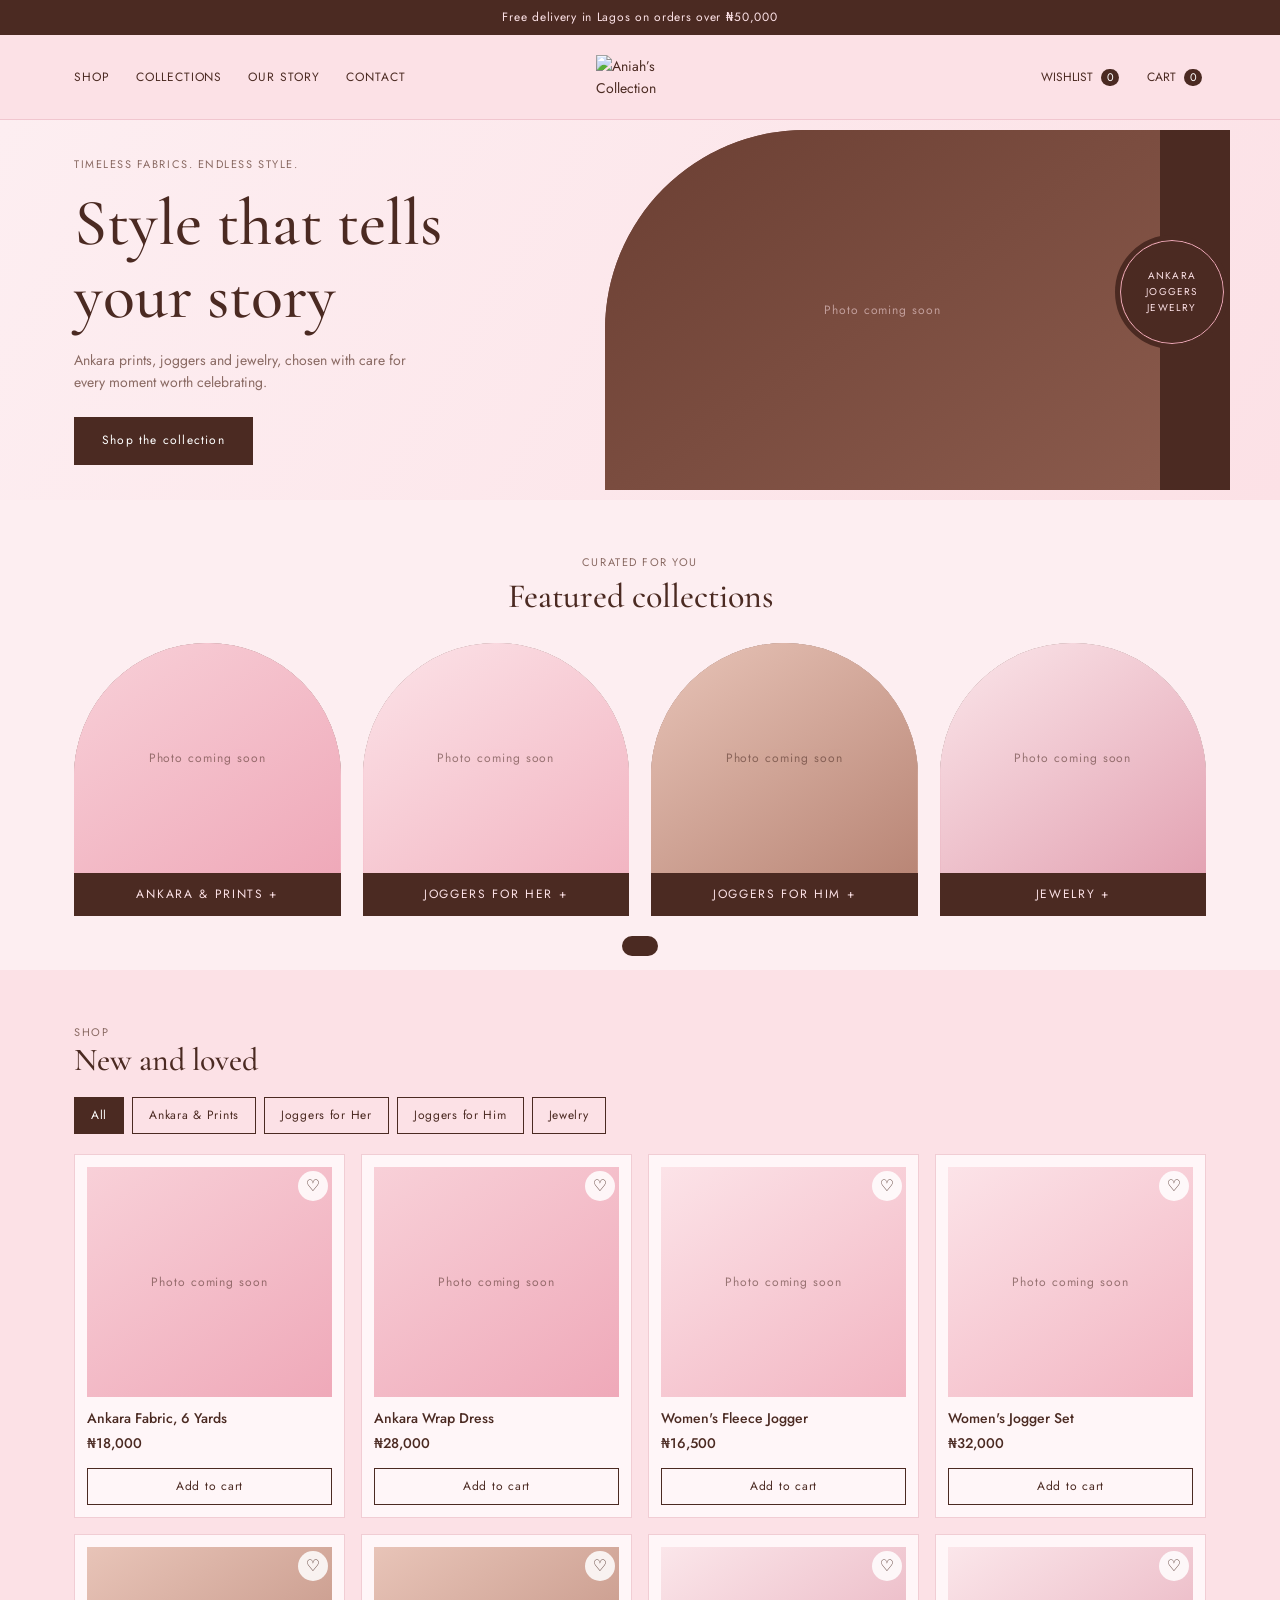
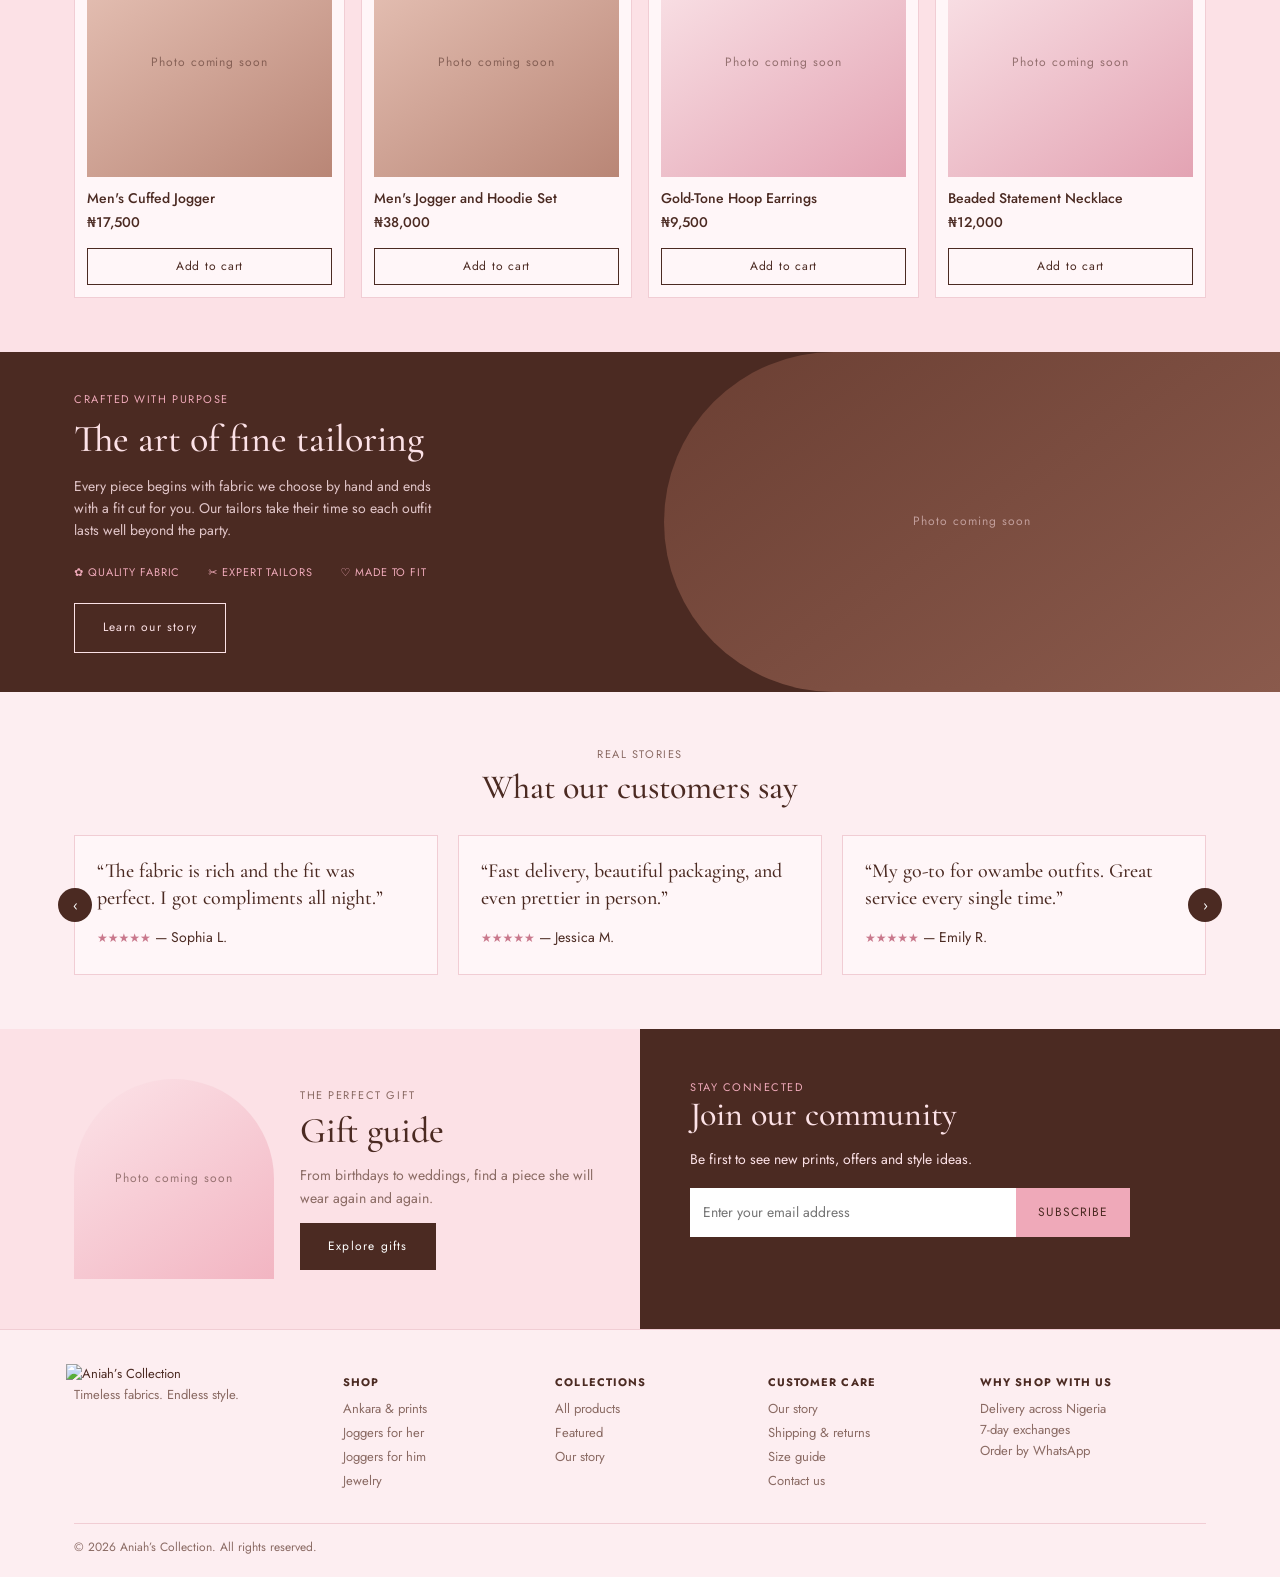
==== index.html @ d421e184 "Add files via upload" ====
<!DOCTYPE html>
<html lang="en">
<head>
<meta charset="utf-8">
<meta name="viewport" content="width=device-width, initial-scale=1, viewport-fit=cover">
<title>Aniah’s Collection | Timeless Fabrics. Endless Style.</title>
<link rel="preconnect" href="https://fonts.googleapis.com">
<link rel="preconnect" href="https://fonts.gstatic.com" crossorigin>
<link href="https://fonts.googleapis.com/css2?family=Cormorant+Garamond:wght@500;600&family=Jost:wght@400;500&display=swap" rel="stylesheet">
<link rel="stylesheet" href="style.css">
</head>
<body>
<div class="bar">Free delivery in Lagos on orders over ₦50,000</div>
<header><div class="wrap nav">
<nav aria-label="Main"><a href="#shop" data-cat="all">SHOP</a><a href="#collections">COLLECTIONS</a><a href="#story">OUR STORY</a><a href="#community">CONTACT</a></nav>
<a class="logo-wrap" href="#top" aria-label="Aniah’s Collection home"><img class="logo" src="images/logo.png" alt="Aniah’s Collection"></a>
<div class="tools"><button id="wishBtn">WISHLIST <span class="cnt" id="wc">0</span></button><button id="cartBtn" aria-label="Open cart">CART <span class="cnt" id="cc">0</span></button></div>
</div></header>

<main id="top">
<section class="hero" id="new" style="padding:0"><div class="wrap">
<div><div class="kick">TIMELESS FABRICS. ENDLESS STYLE.</div>
<h1>Style that tells your story</h1>
<p>Ankara prints, joggers and jewelry, chosen with care for every moment worth celebrating.</p>
<p style="margin:0 0 24px"></p><a class="btn" href="#shop">Shop the collection</a></div>
<div class="art"><div class="slot s1" data-slot="hero"></div><div class="pan"></div><div class="badge">ANKARA<br>JOGGERS<br>JEWELRY</div></div>
</div></section>

<section id="collections"><div class="wrap">
<div class="head"><div class="kick">CURATED FOR YOU</div><h2>Featured collections</h2></div>
<div class="cols">
<div class="col"><div class="slot s1" data-slot="c1"></div><a href="#shop" data-cat="ankara">ANKARA &amp; PRINTS +</a></div>
<div class="col"><div class="slot s2" data-slot="c2"></div><a href="#shop" data-cat="joggers-women">JOGGERS FOR HER +</a></div>
<div class="col"><div class="slot s3" data-slot="c3"></div><a href="#shop" data-cat="joggers-men">JOGGERS FOR HIM +</a></div>
<div class="col"><div class="slot s4" data-slot="c4"></div><a href="#shop" data-cat="jewelry">JEWELRY +</a></div>
</div></div></section>

<section class="prods" id="shop"><div class="wrap">
<div class="row"><div><div class="kick">SHOP</div><h2>New and loved</h2></div></div>
<div class="tabs" id="tabs" role="group" aria-label="Filter by category"></div>
<div class="grid" id="grid"></div>
</div></section>

<section class="craft" id="story"><div class="wrap">
<div><div class="kick" style="color:var(--pink)">CRAFTED WITH PURPOSE</div>
<h2>The art of fine tailoring</h2>
<p>Every piece begins with fabric we choose by hand and ends with a fit cut for you. Our tailors take their time so each outfit lasts well beyond the party.</p>
<div class="icons"><span>✿ QUALITY FABRIC</span><span>✂ EXPERT TAILORS</span><span>♡ MADE TO FIT</span></div>
<a class="btn line" href="#story">Learn our story</a></div>
<div class="slot s3" data-slot="craft"></div>
</div></section>

<section><div class="wrap">
<div class="head"><div class="kick">REAL STORIES</div><h2>What our customers say</h2></div>
<div class="slider"><button class="arr l" id="tp" aria-label="Previous">‹</button>
<div class="track" id="track">
<div class="t"><q>“The fabric is rich and the fit was perfect. I got compliments all night.”</q><span class="stars">★★★★★</span> — Sophia L.</div>
<div class="t"><q>“Fast delivery, beautiful packaging, and even prettier in person.”</q><span class="stars">★★★★★</span> — Jessica M.</div>
<div class="t"><q>“My go-to for owambe outfits. Great service every single time.”</q><span class="stars">★★★★★</span> — Emily R.</div>
<div class="t"><q>“They matched my fabric to the exact style I sketched. Love it.”</q><span class="stars">★★★★★</span> — Adaeze O.</div>
<div class="t"><q>“Ordered for my bridal party and every dress arrived on time.”</q><span class="stars">★★★★★</span> — Funke A.</div>
</div><button class="arr r" id="tn" aria-label="Next">›</button></div>
</div></section>

<section class="split" style="padding:0">
<div class="gift"><div class="slot s2" data-slot="gift"></div><div><div class="kick">THE PERFECT GIFT</div><h2>Gift guide</h2><p style="color:var(--mute)">From birthdays to weddings, find a piece she will wear again and again.</p><a class="btn" href="#shop">Explore gifts</a></div></div>
<div class="news" id="community"><div class="kick" style="color:var(--pink)">STAY CONNECTED</div><h2>Join our community</h2><p>Be first to see new prints, offers and style ideas.</p>
<form id="nf"><input type="email" id="em" placeholder="Enter your email address" aria-label="Email address" required><button>SUBSCRIBE</button></form><div class="msg" id="msg" role="status"></div></div>
</section>
</main>

<footer><div class="wrap">
<div class="fgrid">
<div><img class="logo" src="images/logo.png" alt="Aniah’s Collection" style="width:120px;margin:-10px 0 0 -8px"><div style="color:var(--mute)">Timeless fabrics. Endless style.</div></div>
<div><b>SHOP</b><a href="#shop" data-cat="ankara">Ankara &amp; prints</a><a href="#shop" data-cat="joggers-women">Joggers for her</a><a href="#shop" data-cat="joggers-men">Joggers for him</a><a href="#shop" data-cat="jewelry">Jewelry</a></div>
<div><b>COLLECTIONS</b><a href="#shop" data-cat="all">All products</a><a href="#collections">Featured</a><a href="#story">Our story</a></div>
<div><b>CUSTOMER CARE</b><a href="#story">Our story</a><a href="#top">Shipping &amp; returns</a><a href="#top">Size guide</a><a href="#top">Contact us</a></div>
<div><b>WHY SHOP WITH US</b><div style="color:var(--mute)">Delivery across Nigeria<br>7-day exchanges<br>Order by WhatsApp</div></div>
</div>
<div class="copy"><span>© 2026 Aniah’s Collection. All rights reserved.</span></div>
</div></footer>

<div class="shade" id="shade"></div>
<aside class="drawer" id="drawer" aria-label="Shopping cart">
<div class="top"><h2 id="dt">Your cart</h2><button class="x" id="close" aria-label="Close cart">×</button></div>
<div class="items" id="items"></div>
<div class="tot"><span>Total</span><b id="total">₦0</b></div>
<button class="btn" id="checkout">Checkout</button>
</aside>
<div class="toast" id="toast" role="status"></div>
<input type="file" id="file" accept="image/*" hidden>
<div class="modal" id="co" role="dialog" aria-modal="true" aria-label="Checkout"><div class="mbox">
<button class="x" id="coX" aria-label="Close checkout">×</button>
<ol class="steps"><li id="s1" class="on">Delivery details</li><li id="s2">Pay by transfer</li><li id="s3">Confirmation</li></ol>
<form id="f1" class="pane"><h2>Where should we deliver?</h2>
<label>Full name<input name="name" required autocomplete="name"></label>
<label>Phone / WhatsApp number<input name="phone" type="tel" required autocomplete="tel"></label>
<label>Delivery address<input name="address" required autocomplete="street-address"></label>
<div class="two"><label>City<input name="city" required></label><label>State<input name="state" required></label></div>
<label>Notes (optional)<input name="notes" placeholder="Landmark, size, preferred delivery time"></label>
<button class="btn">Continue to payment</button></form>
<div id="f2" class="pane" hidden><h2>Pay by bank transfer</h2>
<div class="box" id="sum"></div>
<p class="hint">Transfer the exact total to this account, using the narration below.</p>
<div class="box" id="bank"></div>
<p><b>Upload your proof of payment</b></p>
<label class="file">Choose screenshot or receipt<input type="file" id="proofIn" accept="image/*" hidden></label> <span id="pfn" class="hint">No file chosen</span>
<p class="hint" id="sendHint"></p>
<button class="btn" id="send" disabled>Send order and proof</button> <button class="btn line" id="back" type="button">Back</button></div>
<div id="f3" class="pane" hidden><div id="done"></div></div>
</div></div>
<aside class="adm" id="adm" hidden><div class="ah"><b>Owner panel</b><button class="x" id="admX" aria-label="Close owner panel">×</button></div>
<form id="pin"><input type="password" id="pinIn" placeholder="Owner PIN" autocomplete="off"><button class="btn">Unlock</button></form>
<div id="tools" hidden>
<form id="pf"><input id="pn" placeholder="Product name" required><input id="pp" type="number" min="0" placeholder="Price in ₦" required><select id="pc" aria-label="Category"></select>
<label class="file">Choose photo<input type="file" id="pi" accept="image/*" hidden></label><span id="pname" class="hint"></span><button class="btn">Save product</button></form>
<p class="hint">Use Upload photo on the big images, and Edit or Delete on product cards. When done, click Publish to website so everyone can see your changes.</p>
<b>Publish to your website</b>
<form id="gh" onsubmit="return false"><input id="ghu" placeholder="GitHub username"><input id="ghr" placeholder="Repository name"><input id="ghb" placeholder="Branch (usually main)"><input id="ght" type="password" placeholder="GitHub token" autocomplete="off"></form>
<button class="btn" id="pub" type="button">Publish to website</button><p class="hint" id="pubmsg" role="status"></p>
<button class="btn line" id="exp" type="button">Download products.js (backup)</button> <button class="btn line" id="rst" type="button">Discard changes</button></div></aside>

<script src="config.js"></script>
<script src="products.js"></script>
<script src="script.js"></script>
</body>
</html>
---- style.css ----
/* BRAND COLOURS — change these 5 lines to re-colour the whole site */
:root{--bg:#FCE1E6;--soft:#FDEEF1;--card:#FFF6F8;--pink:#EFA9B9;--brown:#4B2A22;--ink:#4B2A22;--mute:#8A6A63;
color-scheme:light;box-sizing:border-box;padding-top:env(safe-area-inset-top,0px);padding-bottom:env(safe-area-inset-bottom,0px)}
html{scroll-padding-top:env(safe-area-inset-top,0px);scroll-behavior:smooth}
*,*::before,*::after{box-sizing:inherit}
body{margin:0;background:var(--soft);color:var(--ink);font:400 14px/1.6 Jost,system-ui,sans-serif}
h1,h2,h3{font-family:'Cormorant Garamond',Georgia,serif;font-weight:500;margin:0;line-height:1.1}
a{color:inherit;text-decoration:none}button{font:inherit;color:inherit;cursor:pointer}
:focus-visible{outline:2px solid var(--brown);outline-offset:2px}
.wrap{max-width:1180px;margin:0 auto;padding:0 24px}
.bar{background:var(--brown);color:var(--bg);text-align:center;font-size:12px;letter-spacing:.06em;padding:8px}
header{background:var(--bg);position:sticky;top:0;z-index:20;border-bottom:1px solid #f1c6cf}
.nav{display:grid;grid-template-columns:1fr auto 1fr;align-items:center;min-height:84px}
.nav nav{display:flex;gap:26px;font-size:12px;letter-spacing:.08em}
.logo{width:88px;height:auto;display:block}
.tools{display:flex;gap:20px;justify-content:flex-end;font-size:12px}
.tools button{background:none;border:0;padding:4px}
.cnt{display:inline-block;min-width:18px;text-align:center;background:var(--brown);color:#fff;border-radius:9px;font-size:11px;margin-left:4px}
.btn{display:inline-block;background:var(--brown);color:#fff;border:0;padding:14px 28px;font-size:12px;letter-spacing:.1em}
.btn.pink{background:var(--pink);color:var(--brown)}
.btn.line{background:none;border:1px solid currentColor;color:inherit}
/* image slots */
.slot{position:relative;overflow:hidden;background-size:cover;background-position:center;
background-image:radial-gradient(circle at 50% 50%,var(--b) 0 18%,transparent 19% 100%),radial-gradient(circle at 0 0,var(--c) 0 30%,transparent 31%),repeating-radial-gradient(circle at 100% 100%,var(--a) 0 12px,var(--b) 12px 24px);background-color:var(--a);background-size:60px 60px,60px 60px,auto}
.slot.has{background-size:cover!important}
.slot .up{position:absolute;right:10px;bottom:10px;background:rgba(255,255,255,.92);border:0;border-radius:20px;padding:6px 12px;font-size:11px;opacity:.9}
.s1{--a:#F4B9C6;--b:#4B2A22;--c:#FBE0E5}.s2{--a:#EFA9B9;--b:#FFF6F8;--c:#4B2A22}.s3{--a:#6B3F33;--b:#EFA9B9;--c:#FBE0E5}.s4{--a:#FBE0E5;--b:#C9788C;--c:#4B2A22}
/* hero */
.hero{background:linear-gradient(120deg,var(--soft),var(--bg));overflow:hidden}
.hero .wrap{display:grid;grid-template-columns:1fr 1.2fr;align-items:center;gap:30px;min-height:380px}
.kick{font-size:11px;letter-spacing:.14em;color:var(--mute)}
.hero h1{font-size:clamp(40px,6vw,66px);margin:14px 0 16px}
.hero p{max-width:340px;color:var(--mute)}
.hero .art{position:relative;height:360px;margin-right:-24px;border-radius:200px 0 0 0;overflow:hidden;display:grid;grid-template-columns:1fr 70px}
.hero .art .slot{height:100%}.hero .art .pan{background:var(--brown)}
.badge{position:absolute;right:6px;top:110px;width:104px;height:104px;border-radius:50%;background:var(--brown);color:var(--bg);display:grid;place-items:center;text-align:center;font-size:10px;letter-spacing:.12em;border:1px solid var(--pink);outline:5px solid var(--brown)}
section{padding:54px 0}
.head{text-align:center;margin-bottom:28px}.head h2{font-size:34px;margin-top:6px}
.cols{display:grid;grid-template-columns:repeat(4,1fr);gap:22px}
.col{border-radius:150px 150px 0 0;overflow:hidden;background:var(--brown)}
.col .slot{height:230px}.col a{display:block;text-align:center;color:var(--bg);padding:12px;font-size:12px;letter-spacing:.14em}
.prods{background:var(--bg)}
.row{display:flex;justify-content:space-between;align-items:end;margin-bottom:20px}.row h2{font-size:32px}
.grid{display:grid;grid-template-columns:repeat(5,1fr);gap:16px}
.p{background:var(--card);border:1px solid #f1cdd4;padding:12px;position:relative;display:flex;flex-direction:column}
.p .slot{height:170px;margin-bottom:12px}
.p h3{font:500 14px/1.3 Jost,sans-serif}.price{font-weight:500;margin:4px 0}
.stars{color:#C9788C;font-size:12px}.stars small{color:var(--mute)}
.p .add{margin-top:10px;background:none;border:1px solid var(--brown);padding:8px;font-size:12px;letter-spacing:.06em}
.p .add:hover{background:var(--brown);color:#fff}
.heart{position:absolute;right:16px;top:16px;z-index:2;background:rgba(255,255,255,.85);border:0;border-radius:50%;width:30px;height:30px;font-size:16px;line-height:1}
.heart.on{color:#d1405f}
.craft{background:var(--brown);color:var(--bg);padding:0}
.craft .wrap{display:grid;grid-template-columns:1fr 1.1fr;align-items:center;gap:30px;padding-right:0;max-width:none;padding-left:max(24px,calc((100vw - 1180px)/2 + 24px))}
.craft h2{font-size:38px;margin:10px 0 14px}.craft p{max-width:380px;opacity:.85}
.icons{display:flex;gap:28px;margin:22px 0;font-size:11px;letter-spacing:.08em;color:var(--pink)}
.craft .slot{height:100%;min-height:340px;border-radius:200px 0 0 200px}
.slider{position:relative}.track{display:flex;gap:20px;overflow:hidden;scroll-behavior:smooth}
.t{flex:0 0 calc((100% - 40px)/3);background:var(--card);border:1px solid #f1cdd4;padding:22px;min-height:140px}
.t q{display:block;font:500 20px/1.35 'Cormorant Garamond',serif;quotes:none;margin-bottom:14px}
.arr{position:absolute;top:50%;transform:translateY(-50%);background:var(--brown);color:#fff;border:0;width:34px;height:34px;border-radius:50%}
.arr.l{left:-16px}.arr.r{right:-16px}
.split{display:grid;grid-template-columns:1fr 1fr;padding:0}
.gift{background:var(--bg);padding:50px 40px 50px max(24px,calc((100vw - 1180px)/2 + 24px));display:flex;align-items:center;gap:26px}
.gift .slot{width:200px;height:200px;flex:none;border-radius:100px 100px 0 0}
.gift h2{font-size:36px;margin:6px 0 8px}
.news{background:var(--brown);color:var(--bg);padding:50px max(24px,calc((100vw - 1180px)/2 + 24px)) 50px 50px}
.news h2{font-size:34px;margin-bottom:8px}
.news form{display:flex;margin:18px 0 10px;max-width:440px}
.news input{flex:1;min-width:0;border:0;padding:13px;font:inherit}
.news button{border:0;background:var(--pink);color:var(--brown);padding:0 22px;letter-spacing:.08em;font-size:12px}
.msg{min-height:20px;color:var(--pink)}
footer{background:var(--soft);padding:44px 0 20px;border-top:1px solid #f1cdd4}
.fgrid{display:grid;grid-template-columns:1.3fr 1fr 1fr 1fr 1.2fr;gap:24px;font-size:13px}
.fgrid b{display:block;margin-bottom:8px;letter-spacing:.1em;font-size:11px}.fgrid a{display:block;color:var(--mute);margin:3px 0}
.copy{margin-top:28px;padding-top:14px;border-top:1px solid #f1cdd4;font-size:12px;color:var(--mute);display:flex;justify-content:space-between}
/* cart drawer */
.shade{position:fixed;inset:0;background:rgba(75,42,34,.45);opacity:0;pointer-events:none;transition:.25s;z-index:40}
.shade.on{opacity:1;pointer-events:auto}
.drawer{position:fixed;top:0;bottom:0;right:0;width:min(400px,100%);background:var(--card);z-index:50;transform:translateX(100%);transition:.3s;display:flex;flex-direction:column;padding:20px;padding-top:calc(20px + env(safe-area-inset-top,0px));padding-bottom:calc(20px + env(safe-area-inset-bottom,0px))}
.drawer.on{transform:none}
.drawer .top{display:flex;justify-content:space-between;align-items:center}.drawer h2{font-size:28px}
.items{flex:1;overflow:auto;margin:14px 0}
.it{display:flex;gap:12px;align-items:center;padding:10px 0;border-bottom:1px solid #f1cdd4}
.it .th{width:54px;height:54px;flex:none}.it .nm{flex:1;font-size:13px}
.q{display:flex;align-items:center;gap:8px}.q button{width:24px;height:24px;border:1px solid var(--brown);background:none;border-radius:50%;line-height:1}
.tot{display:flex;justify-content:space-between;font-size:18px;margin-bottom:12px}
.x{background:none;border:0;font-size:22px}
.toast{position:fixed;left:50%;bottom:24px;transform:translateX(-50%) translateY(80px);background:var(--brown);color:#fff;padding:10px 18px;border-radius:24px;transition:.3s;z-index:60}
.toast.on{transform:translateX(-50%)}
@media(max-width:900px){
.nav{grid-template-columns:auto 1fr}.nav nav{display:none}.logo{width:84px}.nav .logo-wrap{order:-1}
.hero .wrap,.craft .wrap,.split{grid-template-columns:minmax(0,1fr)}.hero .art{margin:0 -24px;border-radius:120px 0 0 0;height:320px}
.cols{grid-template-columns:1fr 1fr}.grid{grid-template-columns:repeat(2,1fr)}
.craft .wrap{padding:40px 24px 0}.craft .slot{border-radius:150px 150px 0 0}
.t{flex-basis:100%}.arr.l{left:0}.arr.r{right:0}.gift,.news{padding:36px 24px}.gift{flex-direction:column;align-items:flex-start}
.fgrid{grid-template-columns:1fr 1fr}}
@media(prefers-reduced-motion:reduce){*{transition:none!important;scroll-behavior:auto!important}}

/* shop tabs, checkout, owner panel */
.tabs{display:flex;gap:8px;flex-wrap:wrap;margin-bottom:20px}
.tabs button{background:none;border:1px solid var(--brown);padding:8px 16px;font-size:12px;letter-spacing:.06em}
.tabs button.on{background:var(--brown);color:#fff}
.grid{grid-template-columns:repeat(auto-fill,minmax(190px,1fr))}
.hint{color:var(--mute);font-size:13px}
.ctl{display:flex;gap:6px;margin-top:8px}.ctl button{flex:1;border:1px solid var(--mute);background:none;padding:5px;font-size:12px}
.modal{position:fixed;inset:0;background:rgba(75,42,34,.55);z-index:70;display:none;align-items:center;justify-content:center;padding:16px}
.modal.on{display:flex}
.mbox{position:relative;background:var(--card);width:min(520px,100%);max-height:100%;overflow:auto;padding:26px}
.mbox .x{position:absolute;right:14px;top:8px}
.steps{display:flex;gap:6px;list-style:none;padding:0;margin:0 30px 18px 0;font-size:11px;letter-spacing:.05em;color:var(--mute);counter-reset:s}
.steps li{counter-increment:s;flex:1;border-top:3px solid #f1cdd4;padding-top:6px}
.steps li::before{content:counter(s) ". "}.steps li.on{border-color:var(--brown);color:var(--brown)}
.pane h2{font-size:28px;margin-bottom:14px}
.pane label{display:block;font-size:12px;margin-bottom:10px}
.pane input:not([type=file]),.adm input:not([type=file]),.adm select{display:block;width:100%;padding:11px;border:1px solid #e3b5bf;background:#fff;font:inherit;margin-top:4px;color:var(--ink)}
.two{display:grid;grid-template-columns:1fr 1fr;gap:10px}
.box{background:var(--bg);padding:12px 14px;margin:10px 0}
.ln{display:flex;justify-content:space-between;gap:10px;padding:3px 0;font-size:13px}.ln.tt{border-top:1px solid #e3b5bf;margin-top:6px;padding-top:8px;font-size:16px;font-weight:500}
.mini{border:1px solid var(--brown);background:none;font-size:11px;padding:2px 8px;margin-left:6px}
.file{display:inline-block;border:1px dashed var(--brown);padding:10px 14px;cursor:pointer;font-size:13px}
.adm{position:fixed;left:16px;bottom:16px;width:min(320px,calc(100% - 32px));max-height:80vh;overflow:auto;background:var(--card);border:1px solid var(--brown);z-index:65;padding:14px}
.adm[hidden],.modal [hidden]{display:none}
.adm .ah{display:flex;justify-content:space-between;align-items:center;margin-bottom:8px}
.adm form{display:grid;gap:8px}.adm .btn{padding:10px 16px}
#ownerLink{color:var(--mute)}

/* calm photo placeholders + tidy grid */
.slot{background-image:linear-gradient(145deg,var(--a),var(--b));background-size:cover;background-color:var(--a)}
.s1{--a:#F8D0D8;--b:#EFA9B9}.s2{--a:#FCE3E8;--b:#F2B5C2}.s3{--a:#E8C4B8;--b:#B98676}.s4{--a:#FBE6EA;--b:#E3A3B3}
.slot:not(.has)::after{content:"Photo coming soon";position:absolute;inset:0;display:grid;place-items:center;font-size:12px;letter-spacing:.08em;color:var(--brown);opacity:.55;pointer-events:none}
.th::after{display:none}
.grid{grid-template-columns:repeat(4,1fr)}
.p .slot{height:230px}
.craft .slot,.hero .art .slot{--a:#6B3F33;--b:#8A5A4C}.craft .slot::after,.hero .art .slot::after{color:#FCE1E6}
@media(max-width:900px){.grid{grid-template-columns:repeat(2,1fr)}.p .slot{height:170px}.logo{width:76px}}
@media(min-width:901px) and (max-width:1100px){.grid{grid-template-columns:repeat(3,1fr)}}
@media(max-width:900px){.gift,.news{min-width:0}.news form{max-width:100%}.gift .slot{width:100%;max-width:260px}}
@media(max-width:900px){.hero .wrap{padding-top:28px}.hero .art{margin-top:8px}}
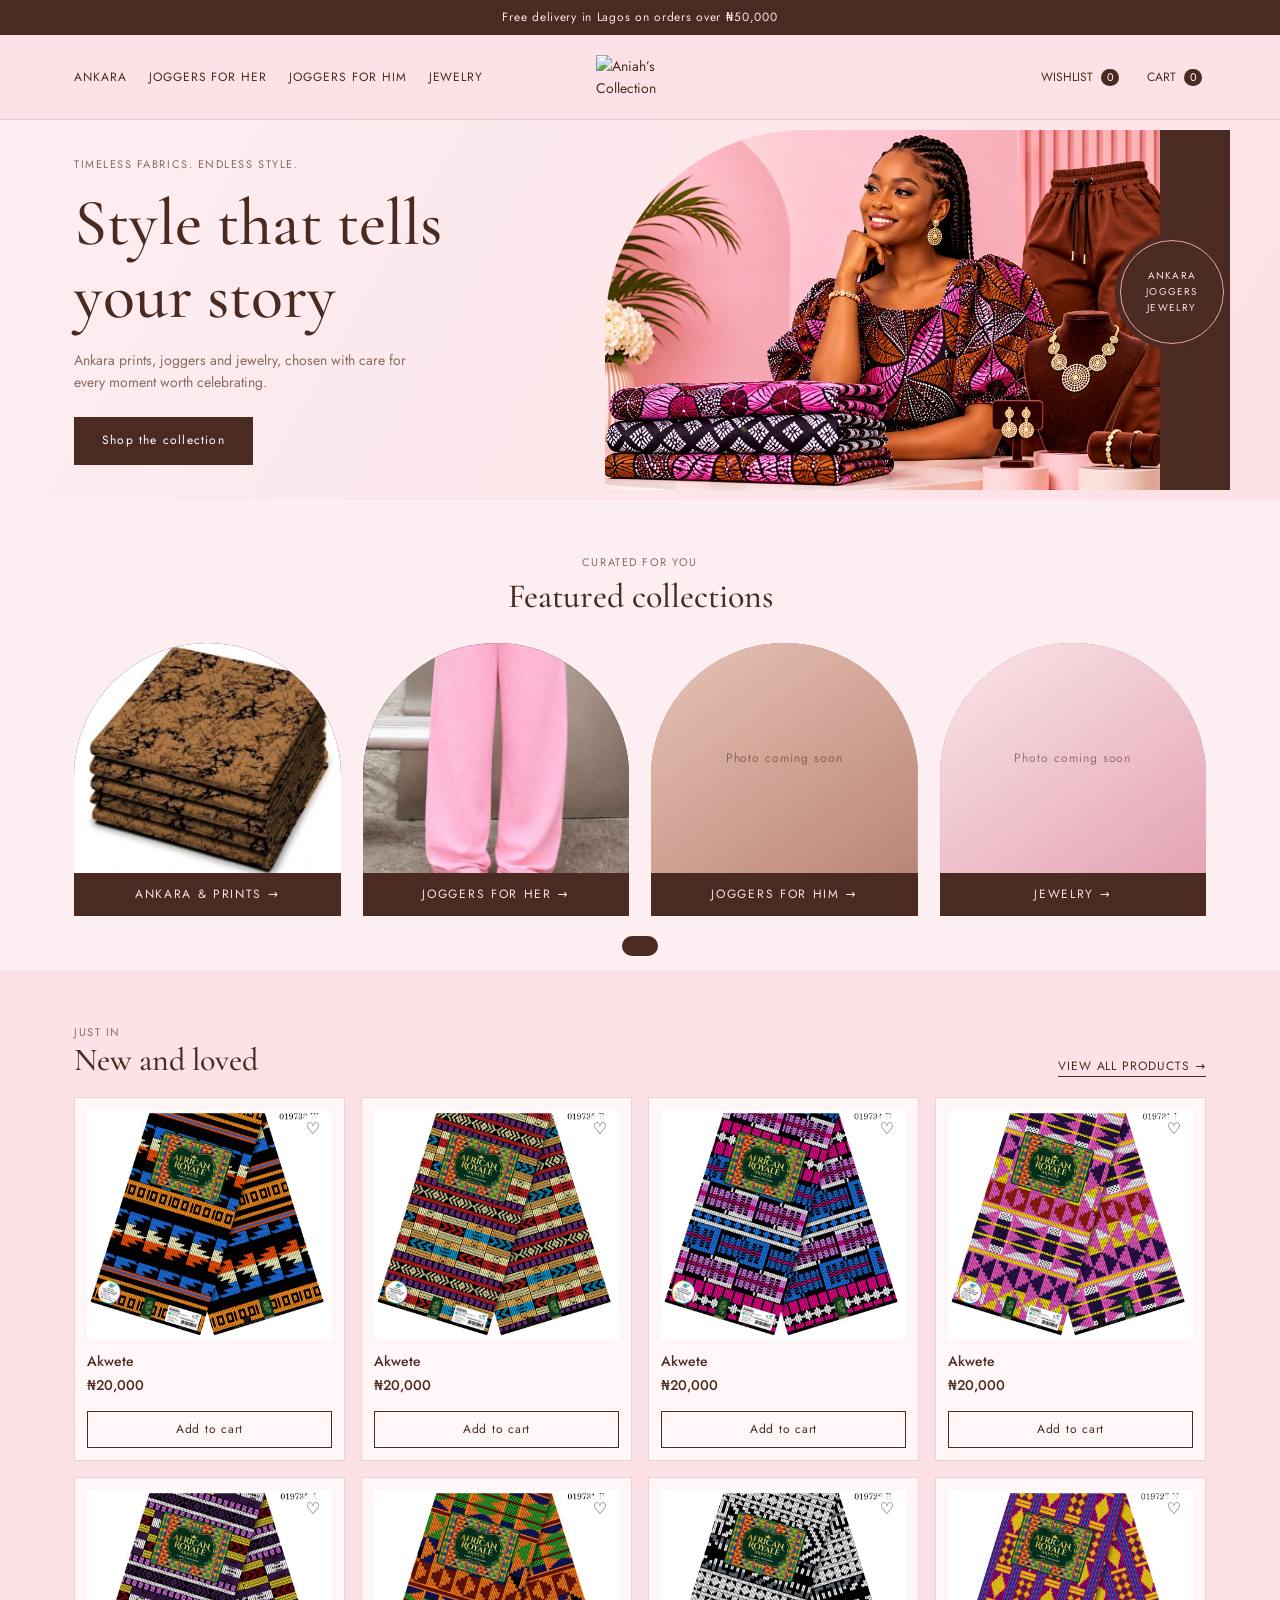
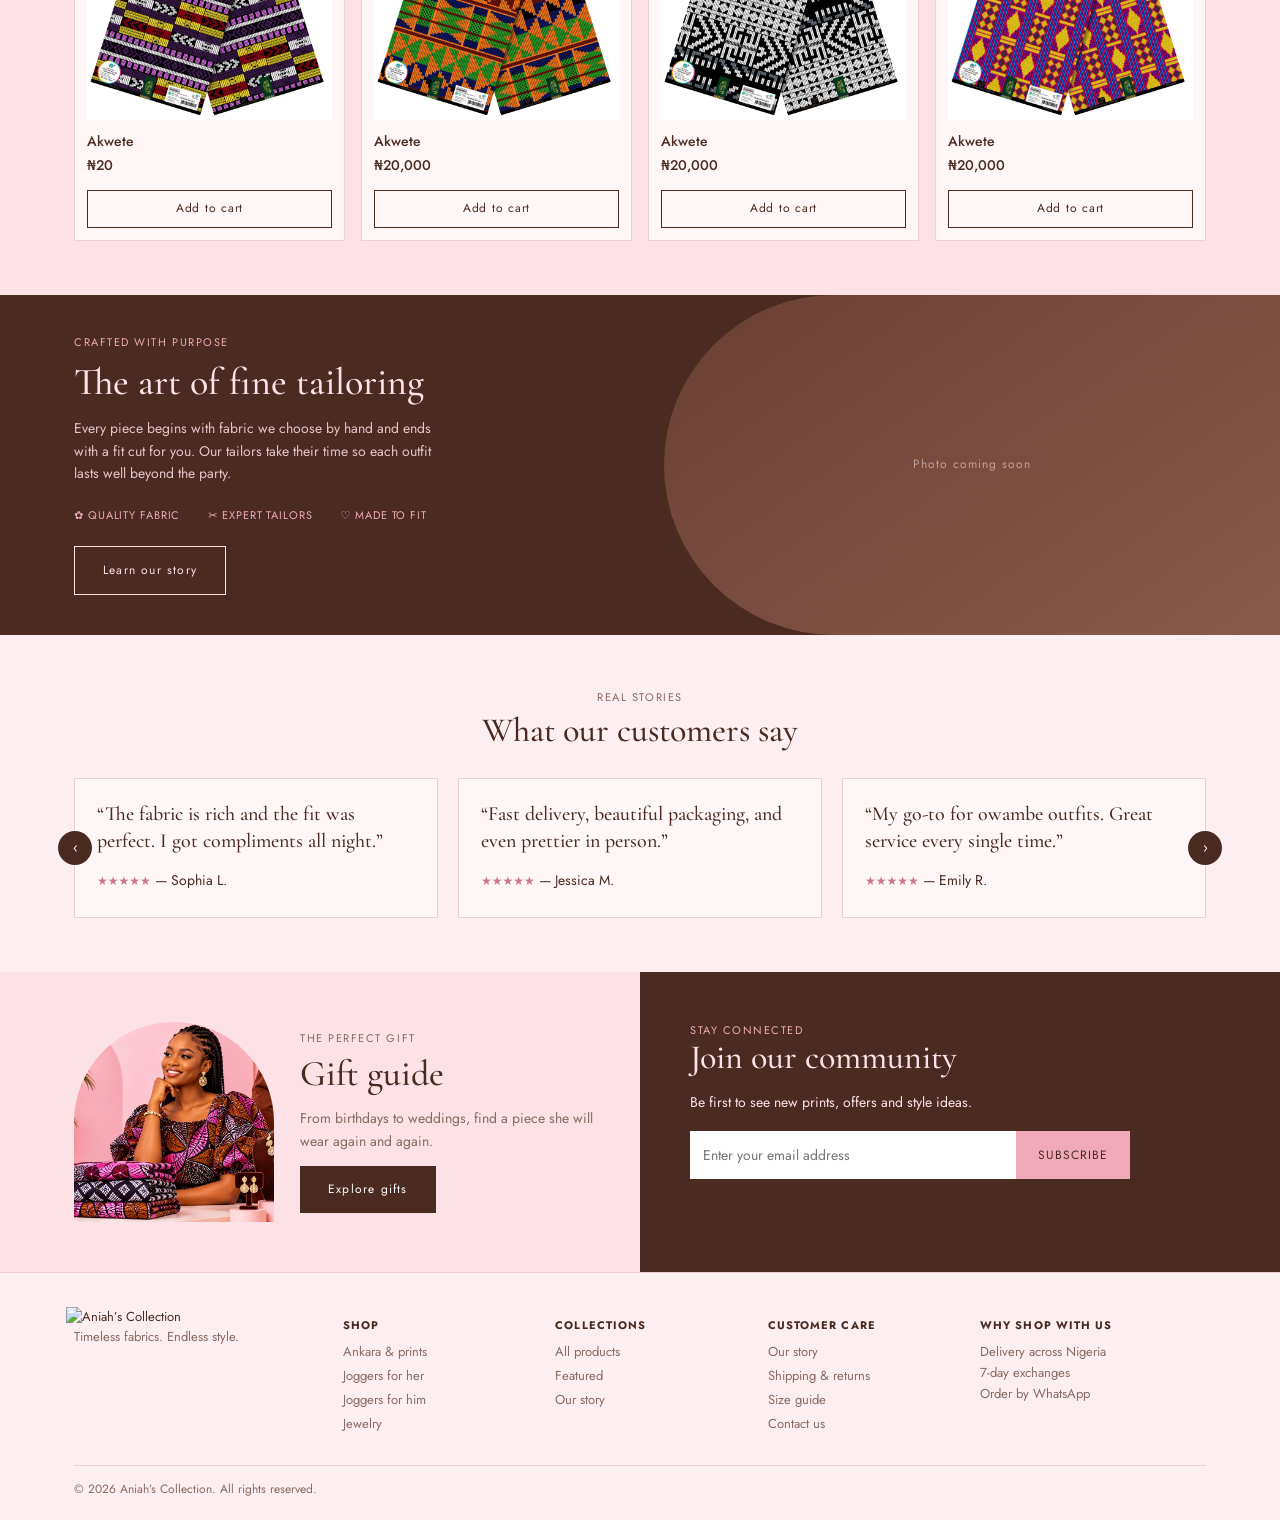
==== commit 061d3d41: "Add files via upload" ====
--- a/index.html
+++ b/index.html
@@ -12,8 +12,8 @@
 <body>
 <div class="bar">Free delivery in Lagos on orders over ₦50,000</div>
 <header><div class="wrap nav">
-<nav aria-label="Main"><a href="#shop" data-cat="all">SHOP</a><a href="#collections">COLLECTIONS</a><a href="#story">OUR STORY</a><a href="#community">CONTACT</a></nav>
-<a class="logo-wrap" href="#top" aria-label="Aniah’s Collection home"><img class="logo" src="images/logo.png" alt="Aniah’s Collection"></a>
+<nav aria-label="Main"><a href="shop.html?cat=ankara">ANKARA</a><a href="shop.html?cat=joggers-women">JOGGERS FOR HER</a><a href="shop.html?cat=joggers-men">JOGGERS FOR HIM</a><a href="shop.html?cat=jewelry">JEWELRY</a></nav>
+<a class="logo-wrap" href="index.html" aria-label="Aniah’s Collection home"><img class="logo" src="images/logo.png" alt="Aniah’s Collection"></a>
 <div class="tools"><button id="wishBtn">WISHLIST <span class="cnt" id="wc">0</span></button><button id="cartBtn" aria-label="Open cart">CART <span class="cnt" id="cc">0</span></button></div>
 </div></header>
 
@@ -22,22 +22,21 @@
 <div><div class="kick">TIMELESS FABRICS. ENDLESS STYLE.</div>
 <h1>Style that tells your story</h1>
 <p>Ankara prints, joggers and jewelry, chosen with care for every moment worth celebrating.</p>
-<p style="margin:0 0 24px"></p><a class="btn" href="#shop">Shop the collection</a></div>
+<p style="margin:0 0 24px"></p><a class="btn" href="shop.html">Shop the collection</a></div>
 <div class="art"><div class="slot s1" data-slot="hero"></div><div class="pan"></div><div class="badge">ANKARA<br>JOGGERS<br>JEWELRY</div></div>
 </div></section>
 
 <section id="collections"><div class="wrap">
 <div class="head"><div class="kick">CURATED FOR YOU</div><h2>Featured collections</h2></div>
 <div class="cols">
-<div class="col"><div class="slot s1" data-slot="c1"></div><a href="#shop" data-cat="ankara">ANKARA &amp; PRINTS +</a></div>
-<div class="col"><div class="slot s2" data-slot="c2"></div><a href="#shop" data-cat="joggers-women">JOGGERS FOR HER +</a></div>
-<div class="col"><div class="slot s3" data-slot="c3"></div><a href="#shop" data-cat="joggers-men">JOGGERS FOR HIM +</a></div>
-<div class="col"><div class="slot s4" data-slot="c4"></div><a href="#shop" data-cat="jewelry">JEWELRY +</a></div>
+<div class="col"><div class="slot s1" data-slot="c1"></div><a href="shop.html?cat=ankara">ANKARA &amp; PRINTS →</a></div>
+<div class="col"><div class="slot s2" data-slot="c2"></div><a href="shop.html?cat=joggers-women">JOGGERS FOR HER →</a></div>
+<div class="col"><div class="slot s3" data-slot="c3"></div><a href="shop.html?cat=joggers-men">JOGGERS FOR HIM →</a></div>
+<div class="col"><div class="slot s4" data-slot="c4"></div><a href="shop.html?cat=jewelry">JEWELRY →</a></div>
 </div></div></section>
 
 <section class="prods" id="shop"><div class="wrap">
-<div class="row"><div><div class="kick">SHOP</div><h2>New and loved</h2></div></div>
-<div class="tabs" id="tabs" role="group" aria-label="Filter by category"></div>
+<div class="row"><div><div class="kick">JUST IN</div><h2>New and loved</h2></div><a href="shop.html">VIEW ALL PRODUCTS →</a></div>
 <div class="grid" id="grid"></div>
 </div></section>
 
@@ -63,7 +62,7 @@
 </div></section>
 
 <section class="split" style="padding:0">
-<div class="gift"><div class="slot s2" data-slot="gift"></div><div><div class="kick">THE PERFECT GIFT</div><h2>Gift guide</h2><p style="color:var(--mute)">From birthdays to weddings, find a piece she will wear again and again.</p><a class="btn" href="#shop">Explore gifts</a></div></div>
+<div class="gift"><div class="slot s2" data-slot="gift"></div><div><div class="kick">THE PERFECT GIFT</div><h2>Gift guide</h2><p style="color:var(--mute)">From birthdays to weddings, find a piece she will wear again and again.</p><a class="btn" href="shop.html">Explore gifts</a></div></div>
 <div class="news" id="community"><div class="kick" style="color:var(--pink)">STAY CONNECTED</div><h2>Join our community</h2><p>Be first to see new prints, offers and style ideas.</p>
 <form id="nf"><input type="email" id="em" placeholder="Enter your email address" aria-label="Email address" required><button>SUBSCRIBE</button></form><div class="msg" id="msg" role="status"></div></div>
 </section>
@@ -72,8 +71,8 @@
 <footer><div class="wrap">
 <div class="fgrid">
 <div><img class="logo" src="images/logo.png" alt="Aniah’s Collection" style="width:120px;margin:-10px 0 0 -8px"><div style="color:var(--mute)">Timeless fabrics. Endless style.</div></div>
-<div><b>SHOP</b><a href="#shop" data-cat="ankara">Ankara &amp; prints</a><a href="#shop" data-cat="joggers-women">Joggers for her</a><a href="#shop" data-cat="joggers-men">Joggers for him</a><a href="#shop" data-cat="jewelry">Jewelry</a></div>
-<div><b>COLLECTIONS</b><a href="#shop" data-cat="all">All products</a><a href="#collections">Featured</a><a href="#story">Our story</a></div>
+<div><b>SHOP</b><a href="shop.html?cat=ankara">Ankara &amp; prints</a><a href="shop.html?cat=joggers-women">Joggers for her</a><a href="shop.html?cat=joggers-men">Joggers for him</a><a href="shop.html?cat=jewelry">Jewelry</a></div>
+<div><b>COLLECTIONS</b><a href="shop.html">All products</a><a href="#collections">Featured</a><a href="#story">Our story</a></div>
 <div><b>CUSTOMER CARE</b><a href="#story">Our story</a><a href="#top">Shipping &amp; returns</a><a href="#top">Size guide</a><a href="#top">Contact us</a></div>
 <div><b>WHY SHOP WITH US</b><div style="color:var(--mute)">Delivery across Nigeria<br>7-day exchanges<br>Order by WhatsApp</div></div>
 </div>
--- a/style.css
+++ b/style.css
@@ -11,7 +11,7 @@
 .bar{background:var(--brown);color:var(--bg);text-align:center;font-size:12px;letter-spacing:.06em;padding:8px}
 header{background:var(--bg);position:sticky;top:0;z-index:20;border-bottom:1px solid #f1c6cf}
 .nav{display:grid;grid-template-columns:1fr auto 1fr;align-items:center;min-height:84px}
-.nav nav{display:flex;gap:26px;font-size:12px;letter-spacing:.08em}
+.nav nav{display:flex;gap:22px;font-size:12px;letter-spacing:.08em}
 .logo{width:88px;height:auto;display:block}
 .tools{display:flex;gap:20px;justify-content:flex-end;font-size:12px}
 .tools button{background:none;border:0;padding:4px}
@@ -137,3 +137,11 @@
 @media(min-width:901px) and (max-width:1100px){.grid{grid-template-columns:repeat(3,1fr)}}
 @media(max-width:900px){.gift,.news{min-width:0}.news form{max-width:100%}.gift .slot{width:100%;max-width:260px}}
 @media(max-width:900px){.hero .wrap{padding-top:28px}.hero .art{margin-top:8px}}
+
+/* category pages */
+.col{position:relative}.col a::after{content:"";position:absolute;inset:0}
+.row a{font-size:12px;letter-spacing:.08em;border-bottom:1px solid var(--brown)}
+.pagehead{background:linear-gradient(120deg,var(--soft),var(--bg));padding:40px 0 30px}
+.pagehead h1{font-size:clamp(34px,5vw,52px);margin:8px 0 4px}
+.pagehead .kick a:hover{text-decoration:underline}
+@media(max-width:900px){.nav nav{display:flex;grid-column:1/-1;order:3;overflow-x:auto;gap:18px;padding:0 0 12px;white-space:nowrap;font-size:11px}}
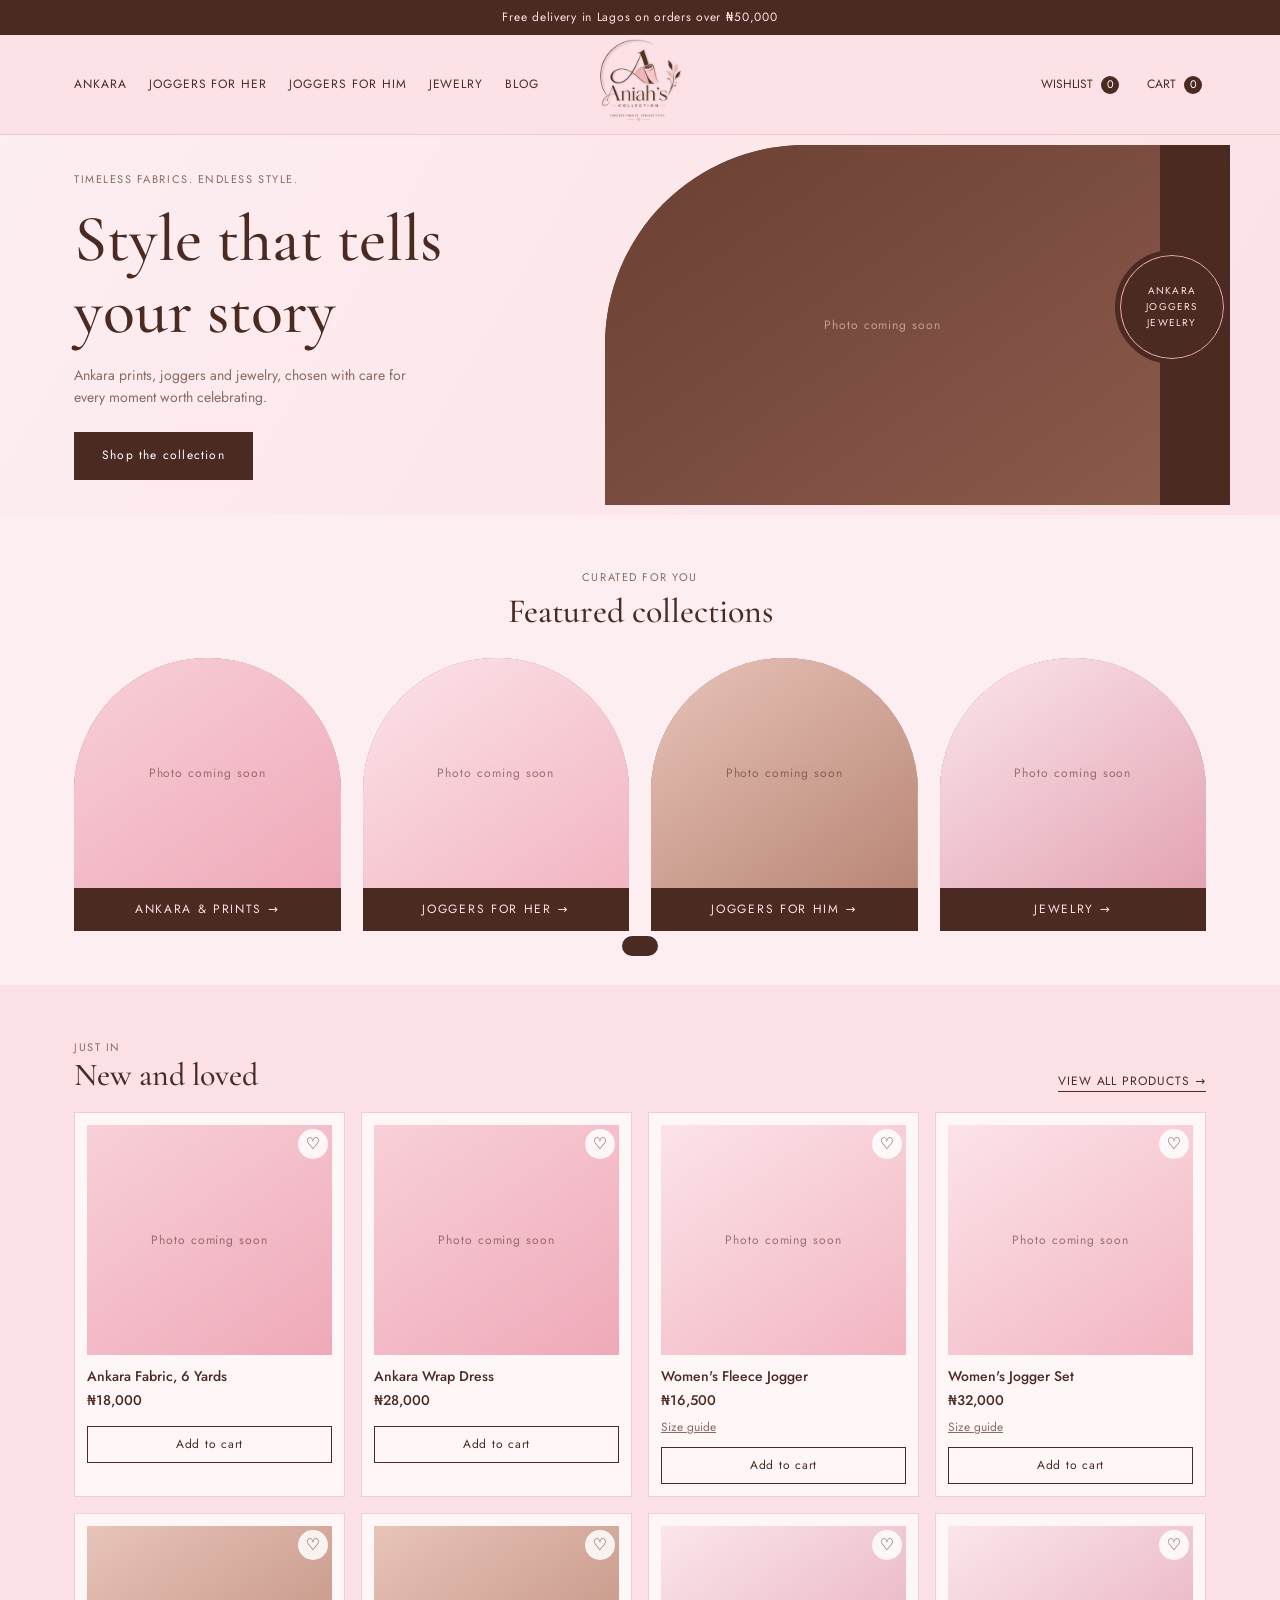
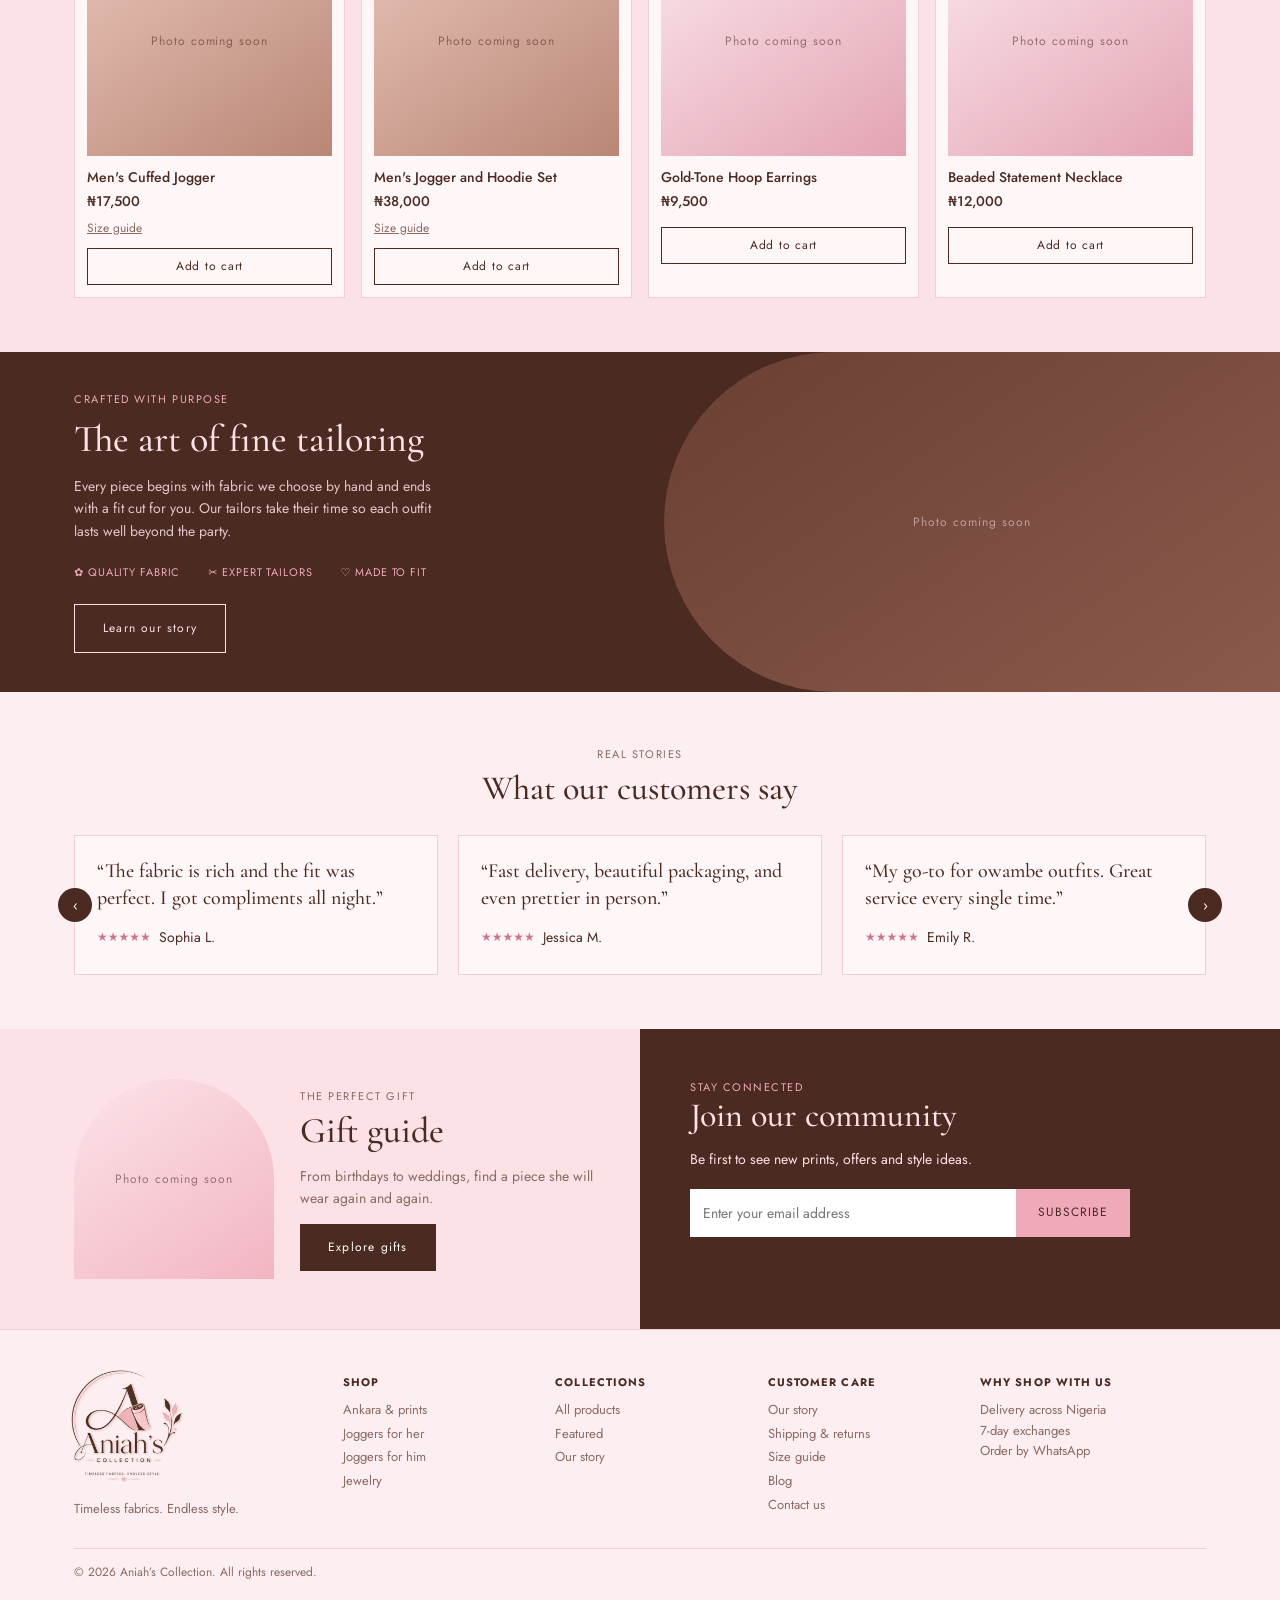
==== commit 66c2d680: "Add files via upload" ====
--- a/index.html
+++ b/index.html
@@ -3,7 +3,9 @@
 <head>
 <meta charset="utf-8">
 <meta name="viewport" content="width=device-width, initial-scale=1, viewport-fit=cover">
-<title>Aniah’s Collection | Timeless Fabrics. Endless Style.</title>
+<!--seo-->
+<title>Aniah’s Collection | Ankara, Joggers &amp; Jewelry in Nigeria</title>
+<!--/seo-->
 <link rel="preconnect" href="https://fonts.googleapis.com">
 <link rel="preconnect" href="https://fonts.gstatic.com" crossorigin>
 <link href="https://fonts.googleapis.com/css2?family=Cormorant+Garamond:wght@500;600&family=Jost:wght@400;500&display=swap" rel="stylesheet">
@@ -12,7 +14,7 @@
 <body>
 <div class="bar">Free delivery in Lagos on orders over ₦50,000</div>
 <header><div class="wrap nav">
-<nav aria-label="Main"><a href="shop.html?cat=ankara">ANKARA</a><a href="shop.html?cat=joggers-women">JOGGERS FOR HER</a><a href="shop.html?cat=joggers-men">JOGGERS FOR HIM</a><a href="shop.html?cat=jewelry">JEWELRY</a></nav>
+<nav aria-label="Main"><a href="shop.html?cat=ankara">ANKARA</a><a href="shop.html?cat=joggers-women">JOGGERS FOR HER</a><a href="shop.html?cat=joggers-men">JOGGERS FOR HIM</a><a href="shop.html?cat=jewelry">JEWELRY</a><a href="blog.html">BLOG</a></nav>
 <a class="logo-wrap" href="index.html" aria-label="Aniah’s Collection home"><img class="logo" src="images/logo.png" alt="Aniah’s Collection"></a>
 <div class="tools"><button id="wishBtn">WISHLIST <span class="cnt" id="wc">0</span></button><button id="cartBtn" aria-label="Open cart">CART <span class="cnt" id="cc">0</span></button></div>
 </div></header>
@@ -53,11 +55,11 @@
 <div class="head"><div class="kick">REAL STORIES</div><h2>What our customers say</h2></div>
 <div class="slider"><button class="arr l" id="tp" aria-label="Previous">‹</button>
 <div class="track" id="track">
-<div class="t"><q>“The fabric is rich and the fit was perfect. I got compliments all night.”</q><span class="stars">★★★★★</span> — Sophia L.</div>
-<div class="t"><q>“Fast delivery, beautiful packaging, and even prettier in person.”</q><span class="stars">★★★★★</span> — Jessica M.</div>
-<div class="t"><q>“My go-to for owambe outfits. Great service every single time.”</q><span class="stars">★★★★★</span> — Emily R.</div>
-<div class="t"><q>“They matched my fabric to the exact style I sketched. Love it.”</q><span class="stars">★★★★★</span> — Adaeze O.</div>
-<div class="t"><q>“Ordered for my bridal party and every dress arrived on time.”</q><span class="stars">★★★★★</span> — Funke A.</div>
+<div class="t"><q>“The fabric is rich and the fit was perfect. I got compliments all night.”</q><div class="who"><span class="stars">★★★★★</span> <span>Sophia L.</span></div></div>
+<div class="t"><q>“Fast delivery, beautiful packaging, and even prettier in person.”</q><div class="who"><span class="stars">★★★★★</span> <span>Jessica M.</span></div></div>
+<div class="t"><q>“My go-to for owambe outfits. Great service every single time.”</q><div class="who"><span class="stars">★★★★★</span> <span>Emily R.</span></div></div>
+<div class="t"><q>“They matched my fabric to the exact style I sketched. Love it.”</q><div class="who"><span class="stars">★★★★★</span> <span>Adaeze O.</span></div></div>
+<div class="t"><q>“Ordered for my bridal party and every dress arrived on time.”</q><div class="who"><span class="stars">★★★★★</span> <span>Funke A.</span></div></div>
 </div><button class="arr r" id="tn" aria-label="Next">›</button></div>
 </div></section>
 
@@ -73,7 +75,7 @@
 <div><img class="logo" src="images/logo.png" alt="Aniah’s Collection" style="width:120px;margin:-10px 0 0 -8px"><div style="color:var(--mute)">Timeless fabrics. Endless style.</div></div>
 <div><b>SHOP</b><a href="shop.html?cat=ankara">Ankara &amp; prints</a><a href="shop.html?cat=joggers-women">Joggers for her</a><a href="shop.html?cat=joggers-men">Joggers for him</a><a href="shop.html?cat=jewelry">Jewelry</a></div>
 <div><b>COLLECTIONS</b><a href="shop.html">All products</a><a href="#collections">Featured</a><a href="#story">Our story</a></div>
-<div><b>CUSTOMER CARE</b><a href="#story">Our story</a><a href="#top">Shipping &amp; returns</a><a href="#top">Size guide</a><a href="#top">Contact us</a></div>
+<div><b>CUSTOMER CARE</b><a href="#story">Our story</a><a href="#top">Shipping &amp; returns</a><a href="size-guide.html">Size guide</a><a href="blog.html">Blog</a><a href="#top">Contact us</a></div>
 <div><b>WHY SHOP WITH US</b><div style="color:var(--mute)">Delivery across Nigeria<br>7-day exchanges<br>Order by WhatsApp</div></div>
 </div>
 <div class="copy"><span>© 2026 Aniah’s Collection. All rights reserved.</span></div>
@@ -90,8 +92,13 @@
 <input type="file" id="file" accept="image/*" hidden>
 <div class="modal" id="co" role="dialog" aria-modal="true" aria-label="Checkout"><div class="mbox">
 <button class="x" id="coX" aria-label="Close checkout">×</button>
-<ol class="steps"><li id="s1" class="on">Delivery details</li><li id="s2">Pay by transfer</li><li id="s3">Confirmation</li></ol>
-<form id="f1" class="pane"><h2>Where should we deliver?</h2>
+<ol class="steps"><li id="s0">Size</li><li id="s1" class="on">Delivery details</li><li id="s2">Pay by transfer</li><li id="s3">Confirmation</li></ol>
+<div id="fs" class="pane" hidden><h2>Choose your size</h2>
+<p class="hint">Waist is the most important measurement. Type your waist and height and we will suggest a size, or pick one from the chart.</p>
+<div id="szItems"></div><div id="szCharts"></div>
+<p class="hint"><a href="size-guide.html" target="_blank" rel="noopener"><u>Open the full size guide</u></a></p>
+<button class="btn" id="szNext" type="button">Continue to delivery</button></div>
+<form id="f1" class="pane" hidden><h2>Where should we deliver?</h2>
 <label>Full name<input name="name" required autocomplete="name"></label>
 <label>Phone / WhatsApp number<input name="phone" type="tel" required autocomplete="tel"></label>
 <label>Delivery address<input name="address" required autocomplete="street-address"></label>
@@ -108,16 +115,34 @@
 <button class="btn" id="send" disabled>Send order and proof</button> <button class="btn line" id="back" type="button">Back</button></div>
 <div id="f3" class="pane" hidden><div id="done"></div></div>
 </div></div>
-<aside class="adm" id="adm" hidden><div class="ah"><b>Owner panel</b><button class="x" id="admX" aria-label="Close owner panel">×</button></div>
+<aside class="adm" id="adm" hidden><div class="ah"><b>Owner dashboard</b><button class="x" id="admX" aria-label="Close dashboard">×</button></div>
 <form id="pin"><input type="password" id="pinIn" placeholder="Owner PIN" autocomplete="off"><button class="btn">Unlock</button></form>
 <div id="tools" hidden>
-<form id="pf"><input id="pn" placeholder="Product name" required><input id="pp" type="number" min="0" placeholder="Price in ₦" required><select id="pc" aria-label="Category"></select>
-<label class="file">Choose photo<input type="file" id="pi" accept="image/*" hidden></label><span id="pname" class="hint"></span><button class="btn">Save product</button></form>
-<p class="hint">Use Upload photo on the big images, and Edit or Delete on product cards. When done, click Publish to website so everyone can see your changes.</p>
-<b>Publish to your website</b>
+<div class="atabs" role="tablist"><button data-tab="prod" class="on">Products</button><button data-tab="site">Page</button><button data-tab="blog">Blog</button><button data-tab="size">Sizes</button><button data-tab="seo">SEO</button><button data-tab="pub">Publish</button></div>
+<section data-pane="prod"><form id="pf"><input id="pn" placeholder="Product name" required><input id="pp" type="number" min="0" placeholder="Price in ₦" required><select id="pc" aria-label="Category"></select>
+<input id="pa" placeholder="Photo description (alt text)"><label class="file">Choose photo<input type="file" id="pi" accept="image/*" hidden></label><span id="pname" class="hint"></span><button class="btn">Save product</button><button class="btn line" id="pcancel" type="button">Clear form</button></form>
+<p class="hint">Use Edit or Delete on any product card to change it.</p></section>
+<section data-pane="site" hidden><label class="chk"><input type="checkbox" id="editMode"> Edit text on this page</label>
+<p class="hint">Turn this on, then click any text on the page (headings, buttons, menu, footer, reviews) and type. Changes apply everywhere that text appears. On the big images use Change photo, Alt text or Remove.</p></section>
+<section data-pane="blog" hidden><form id="bf"><input id="bt" placeholder="Post title" required><textarea id="be" rows="2" placeholder="Short summary shown on the blog page"></textarea>
+<textarea id="bb" rows="8" placeholder="Write your post. Leave a blank line between paragraphs. Start a line with ## for a heading."></textarea>
+<label class="file">Cover photo<input type="file" id="bi" accept="image/*" hidden></label><span id="bname" class="hint"></span><input id="ba" placeholder="Cover photo description (alt text)">
+<input id="bmt" placeholder="Meta title (optional)"><textarea id="bmd" rows="2" placeholder="Meta description (optional)"></textarea><input id="bk" placeholder="Keywords, separated by commas"><button class="btn">Save post</button><button class="btn line" id="bcancel" type="button">Clear form</button></form>
+<div id="blist"></div></section>
+<section data-pane="size" hidden><p class="hint">One size per line: Size, waist range in cm, height range in cm. Example: M, 72-77, 160-170</p>
+<label>Joggers for Her<textarea id="szW" rows="7"></textarea></label><label>Joggers for Him<textarea id="szM" rows="7"></textarea></label><button class="btn" id="szSave" type="button">Save size charts</button></section>
+<section data-pane="seo" hidden><form onsubmit="return false"><input id="sUrl" placeholder="Website address, e.g. https://aniahscollection.com"><input id="sName" placeholder="Business name"><textarea id="sAbout" rows="2" placeholder="One-sentence description of your business"></textarea>
+<select id="sPage" aria-label="Page"><option value="index">Home page</option><option value="shop">Shop page</option><option value="size-guide">Size guide page</option><option value="blog">Blog page</option></select>
+<input id="sTitle" placeholder="Meta title"><span class="hint" id="sTc"></span><textarea id="sDesc" rows="3" placeholder="Meta description"></textarea><span class="hint" id="sDc"></span>
+<input id="sKey" placeholder="Keywords, separated by commas"><input id="sFocus" placeholder="Focus keyword"><span class="hint" id="sChk"></span><button class="btn" id="seoSave" type="button">Save page SEO</button>
+<label class="chk"><input type="checkbox" id="sAuto"> Auto-create sitemap, robots.txt and llms.txt every time I publish</label>
+<label>sitemap.xml<textarea id="sMap" rows="4"></textarea></label><label>robots.txt<textarea id="sRobots" rows="3"></textarea></label><label>llms.txt (for AI assistants)<textarea id="sLlms" rows="5"></textarea></label>
+<button class="btn line" id="seoGen" type="button">Fill the three files for me</button></form></section>
+<section data-pane="pub" hidden><b>Publish to your website</b>
 <form id="gh" onsubmit="return false"><input id="ghu" placeholder="GitHub username"><input id="ghr" placeholder="Repository name"><input id="ghb" placeholder="Branch (usually main)"><input id="ght" type="password" placeholder="GitHub token" autocomplete="off"></form>
 <button class="btn" id="pub" type="button">Publish to website</button><p class="hint" id="pubmsg" role="status"></p>
-<button class="btn line" id="exp" type="button">Download products.js (backup)</button> <button class="btn line" id="rst" type="button">Discard changes</button></div></aside>
+<button class="btn line" id="exp" type="button">Download products.js (backup)</button> <button class="btn line" id="rst" type="button">Discard changes</button></section>
+</div></aside>
 
 <script src="config.js"></script>
 <script src="products.js"></script>
--- a/style.css
+++ b/style.css
@@ -145,3 +145,43 @@
 .pagehead h1{font-size:clamp(34px,5vw,52px);margin:8px 0 4px}
 .pagehead .kick a:hover{text-decoration:underline}
 @media(max-width:900px){.nav nav{display:flex;grid-column:1/-1;order:3;overflow-x:auto;gap:18px;padding:0 0 12px;white-space:nowrap;font-size:11px}}
+
+/* ===== v3: images, dashboard, size guide, blog, animation ===== */
+.slot img.ph{position:absolute;inset:0;width:100%;height:100%;object-fit:cover}
+.it .th{width:54px;height:54px;flex:none}.it .th .slot{width:54px;height:54px;margin:0}.th .slot::after{display:none}
+.p .sgl{font-size:12px;color:var(--mute);text-decoration:underline;margin-top:2px}
+.upbar{position:absolute;left:8px;bottom:8px;z-index:6;display:flex;gap:4px;flex-wrap:wrap}
+.upbar button{background:rgba(255,255,255,.94);border:0;border-radius:14px;padding:5px 10px;font-size:11px}
+.ed{outline:1px dashed #C9788C;outline-offset:2px;cursor:text}
+.admOpen{position:fixed;left:16px;bottom:16px;z-index:64;background:var(--brown);color:#fff;border:0;border-radius:24px;padding:10px 16px;font-size:12px}
+.adm{width:min(400px,calc(100% - 32px));max-height:86vh}
+.adm section[hidden]{display:none}
+.atabs{display:flex;gap:4px;flex-wrap:wrap;margin-bottom:12px}
+.atabs button{border:1px solid var(--brown);background:none;padding:5px 9px;font-size:11px}.atabs .on{background:var(--brown);color:#fff}
+.adm textarea,.pane select{display:block;width:100%;padding:10px;border:1px solid #e3b5bf;font:inherit;margin-top:4px;color:var(--ink);background:#fff}
+.adm label{display:block;font-size:12px}
+.adm .chk{display:flex;gap:8px;align-items:center;margin:8px 0}.adm .chk input{width:auto;margin:0}
+.bl{display:flex;justify-content:space-between;gap:8px;padding:6px 0;border-bottom:1px solid #f1cdd4;font-size:13px}
+.bl button{border:1px solid var(--mute);background:none;font-size:11px;padding:3px 8px;margin-left:4px}
+.sg{display:grid;gap:24px}.sgbox{background:var(--card);border:1px solid #f1cdd4;padding:22px}
+.sgbox h2{font-size:28px;margin-bottom:12px}.sgbox ol{margin:0 0 0 18px;padding:0}.sgbox li{margin-bottom:6px}
+.tw{overflow-x:auto;margin-bottom:14px}
+table{border-collapse:collapse;width:100%;font-size:14px}
+th,td{border-bottom:1px solid #f1cdd4;padding:9px 10px;text-align:left}
+th{background:var(--bg);font-weight:500;font-size:12px;letter-spacing:.06em}
+.posts{display:grid;grid-template-columns:repeat(auto-fill,minmax(260px,1fr));gap:24px}
+.pc{display:block;background:var(--card);border:1px solid #f1cdd4;padding:14px;transition:transform .3s}.pc:hover{transform:translateY(-4px)}
+.pc .slot{height:190px;margin-bottom:12px}.pc h3{font-size:24px;margin:4px 0 6px}.pc p{color:var(--mute);margin:0 0 8px}.more{font-size:12px;letter-spacing:.06em}
+.post{max-width:760px;padding-top:40px;padding-bottom:40px}.post h1{font-size:clamp(34px,5vw,50px);margin:8px 0 18px}
+.post .cover{width:100%;max-height:420px;object-fit:cover;margin-bottom:20px}
+.post .body h2{font-size:30px;margin:26px 0 8px}.post .body p{font-size:16px;line-height:1.75}
+.sz{background:var(--bg);padding:12px;margin:10px 0}.two3{display:grid;grid-template-columns:1fr 1fr 1fr;gap:8px;margin-top:8px}
+.pane h3{font:500 18px/1.2 'Cormorant Garamond',serif;margin:14px 0 6px}.pane .tw table{font-size:12px}
+.who{display:flex;gap:8px;align-items:center}
+.slider .t{opacity:0;transform:translateY(18px);transition:opacity .7s,transform .7s,box-shadow .3s}
+.slider.in .t{opacity:1;transform:none}.slider.in .t:nth-child(2){transition-delay:.15s}.slider.in .t:nth-child(3){transition-delay:.3s}
+.slider.in .t:hover{box-shadow:0 8px 24px rgba(75,42,34,.12);transform:translateY(-4px)}
+@media(max-width:1100px){.nav{grid-template-columns:auto 1fr}.nav .logo-wrap{order:-1}
+.nav nav{display:flex;grid-column:1/-1;order:3;overflow-x:auto;gap:18px;padding:0 0 12px;white-space:nowrap;font-size:11px}}
+@media(max-width:600px){.two3{grid-template-columns:1fr}}
+@media(prefers-reduced-motion:reduce){.slider .t{opacity:1;transform:none}}
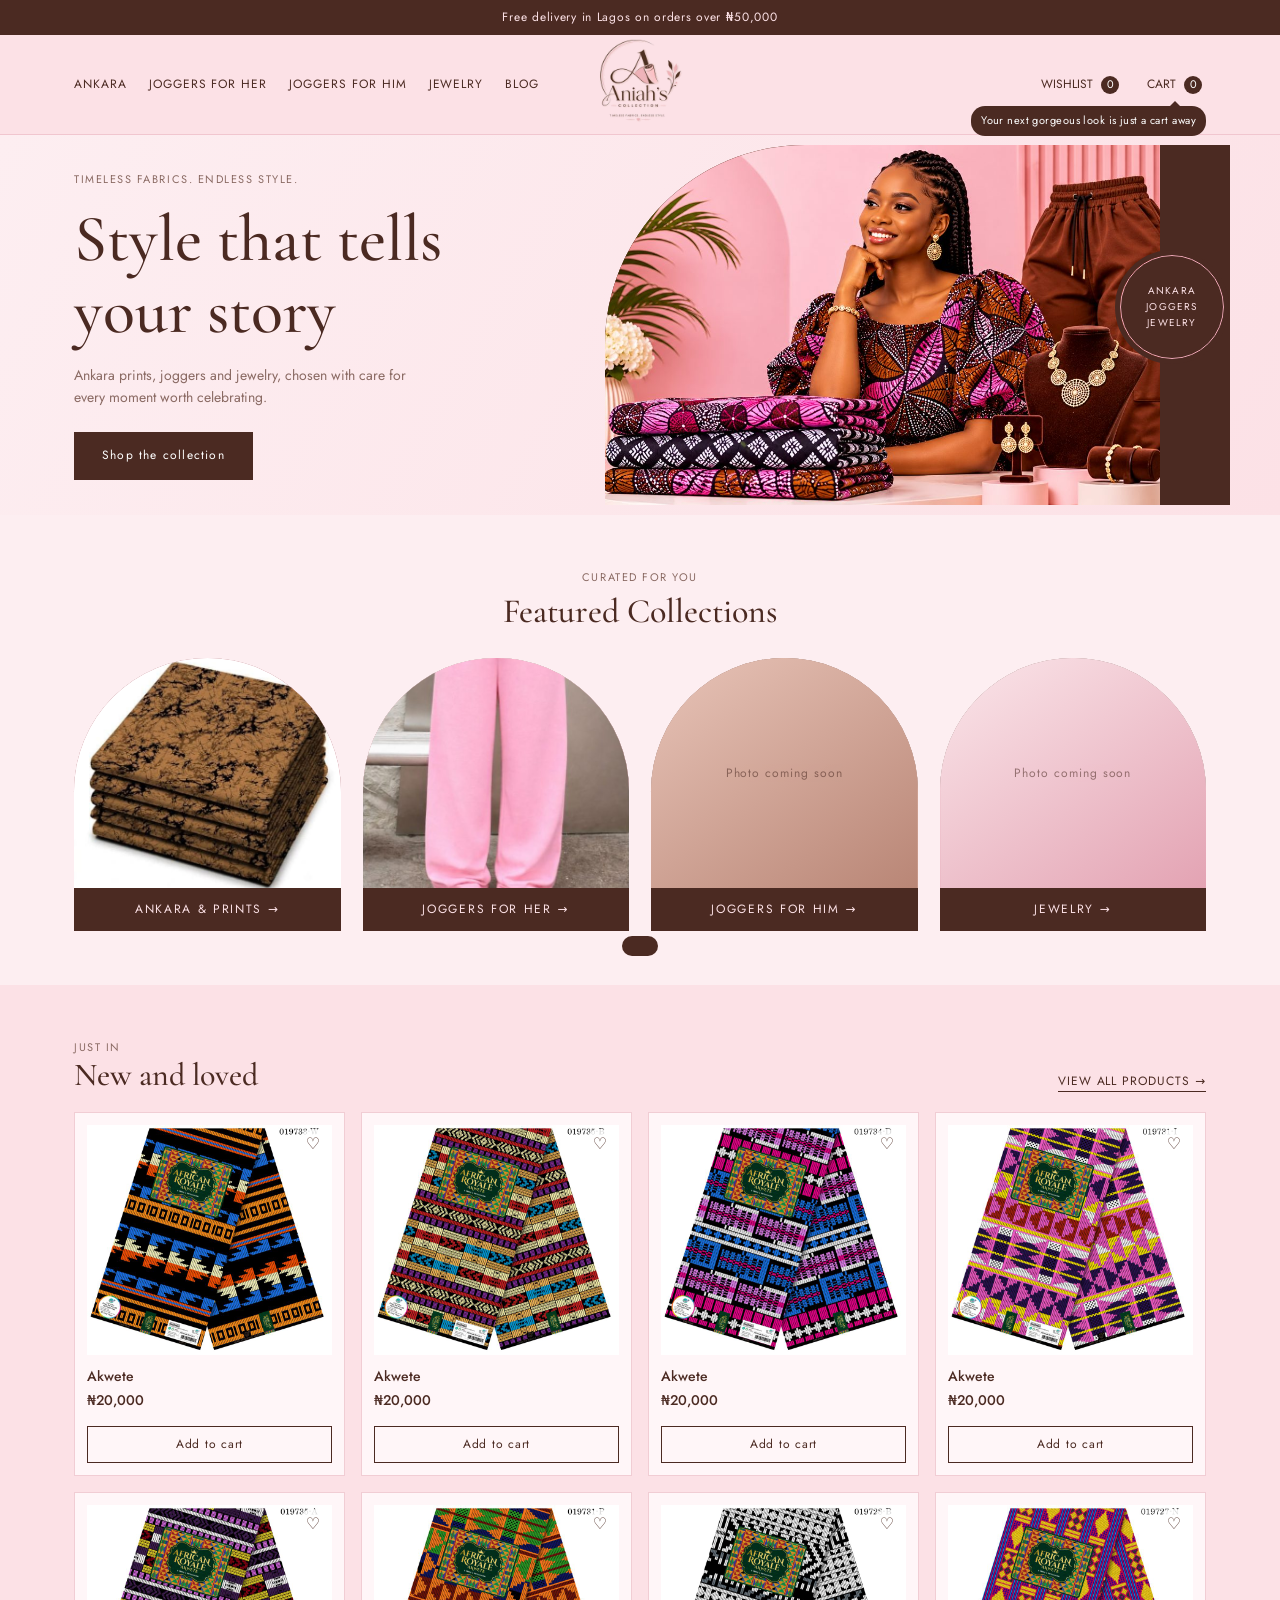
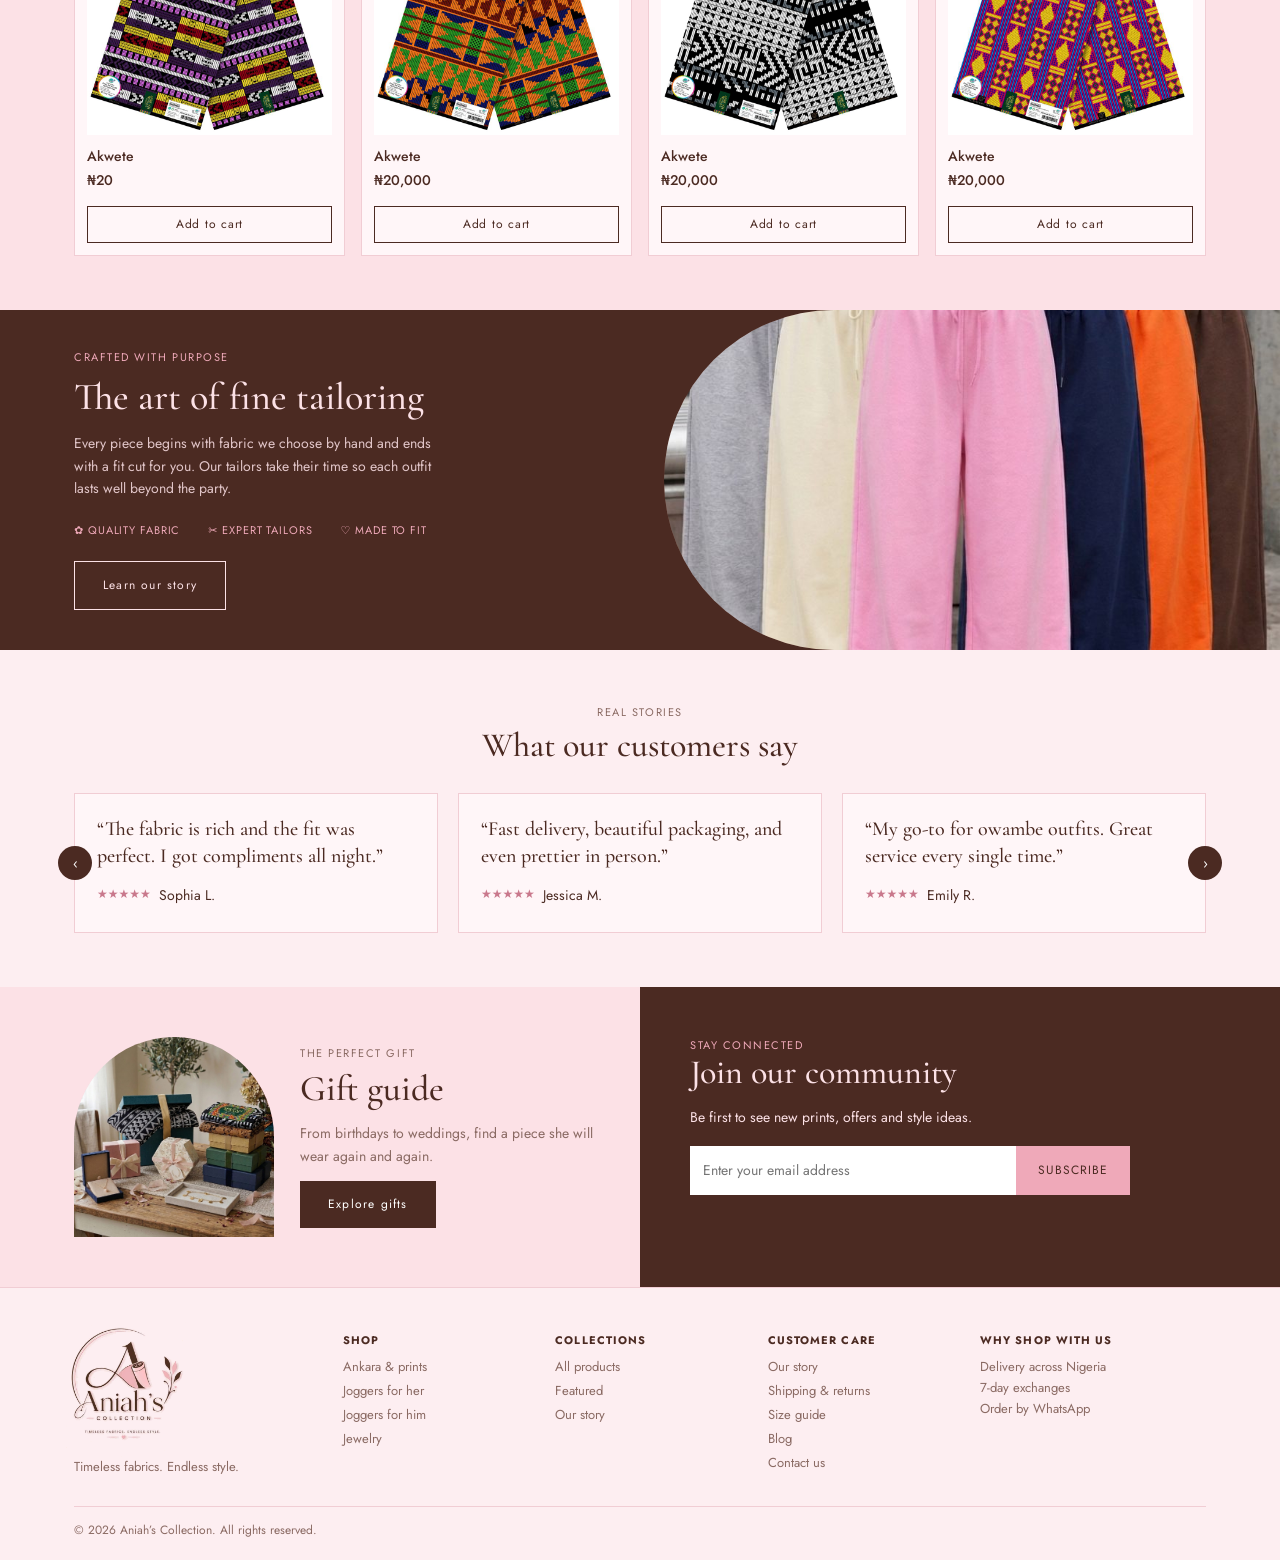
==== commit 0e961119: "Add files via upload" ====
--- a/index.html
+++ b/index.html
@@ -16,7 +16,7 @@
 <header><div class="wrap nav">
 <nav aria-label="Main"><a href="shop.html?cat=ankara">ANKARA</a><a href="shop.html?cat=joggers-women">JOGGERS FOR HER</a><a href="shop.html?cat=joggers-men">JOGGERS FOR HIM</a><a href="shop.html?cat=jewelry">JEWELRY</a><a href="blog.html">BLOG</a></nav>
 <a class="logo-wrap" href="index.html" aria-label="Aniah’s Collection home"><img class="logo" src="images/logo.png" alt="Aniah’s Collection"></a>
-<div class="tools"><button id="wishBtn">WISHLIST <span class="cnt" id="wc">0</span></button><button id="cartBtn" aria-label="Open cart">CART <span class="cnt" id="cc">0</span></button></div>
+<div class="tools"><button id="wishBtn">WISHLIST <span class="cnt" id="wc">0</span></button><button id="cartBtn" aria-label="Open cart">CART <span class="cnt" id="cc">0</span></button><span class="nudge" id="nudge">Your next gorgeous look is just a cart away</span></div>
 </div></header>
 
 <main id="top">
@@ -89,6 +89,7 @@
 <button class="btn" id="checkout">Checkout</button>
 </aside>
 <div class="toast" id="toast" role="status"></div>
+<div class="pop" id="pop" role="status" aria-live="polite"></div>
 <input type="file" id="file" accept="image/*" hidden>
 <div class="modal" id="co" role="dialog" aria-modal="true" aria-label="Checkout"><div class="mbox">
 <button class="x" id="coX" aria-label="Close checkout">×</button>
--- a/style.css
+++ b/style.css
@@ -185,3 +185,17 @@
 .nav nav{display:flex;grid-column:1/-1;order:3;overflow-x:auto;gap:18px;padding:0 0 12px;white-space:nowrap;font-size:11px}}
 @media(max-width:600px){.two3{grid-template-columns:1fr}}
 @media(prefers-reduced-motion:reduce){.slider .t{opacity:1;transform:none}}
+
+/* flashing cart pop-up + empty-cart nudge */
+@keyframes flash{0%,100%{opacity:1;box-shadow:0 0 0 0 rgba(239,169,185,.95)}50%{opacity:.4;box-shadow:0 0 16px 7px rgba(239,169,185,.75)}}
+.tools{position:relative}
+.nudge{position:absolute;right:0;top:calc(100% + 8px);z-index:25;background:var(--brown);color:#fff;font-size:11px;letter-spacing:.04em;padding:6px 10px;border-radius:14px;white-space:nowrap;animation:flash 1.2s ease-in-out infinite}
+.nudge::before{content:"";position:absolute;right:26px;top:-5px;border:5px solid transparent;border-top:0;border-bottom-color:var(--brown)}
+.nudge[hidden]{display:none}
+#cartBtn.blink{animation:flash 1.2s ease-in-out infinite;border-radius:20px}
+.pop{position:fixed;right:12px;left:auto;top:130px;bottom:auto;z-index:62;max-width:190px;display:none;align-items:center;gap:6px;background:var(--card);color:var(--ink);border:1px solid var(--pink);border-radius:12px;padding:6px 8px;font-size:11px;line-height:1.3;box-shadow:0 4px 14px rgba(75,42,34,.18)}
+.pop.on{display:flex;animation:flash .9s ease-in-out infinite}
+.pop .dot{width:8px;height:8px;border-radius:50%;background:var(--pink);flex:none;box-shadow:0 0 8px 2px var(--pink)}
+.pop .mini{margin:0;white-space:nowrap}.pop .px{background:none;border:0;font-size:15px;line-height:1;padding:0 2px}
+@media(max-width:1100px){.nudge{white-space:normal;width:150px;text-align:center}}
+@media(prefers-reduced-motion:reduce){.nudge,#cartBtn.blink,.pop.on{animation:none!important}}
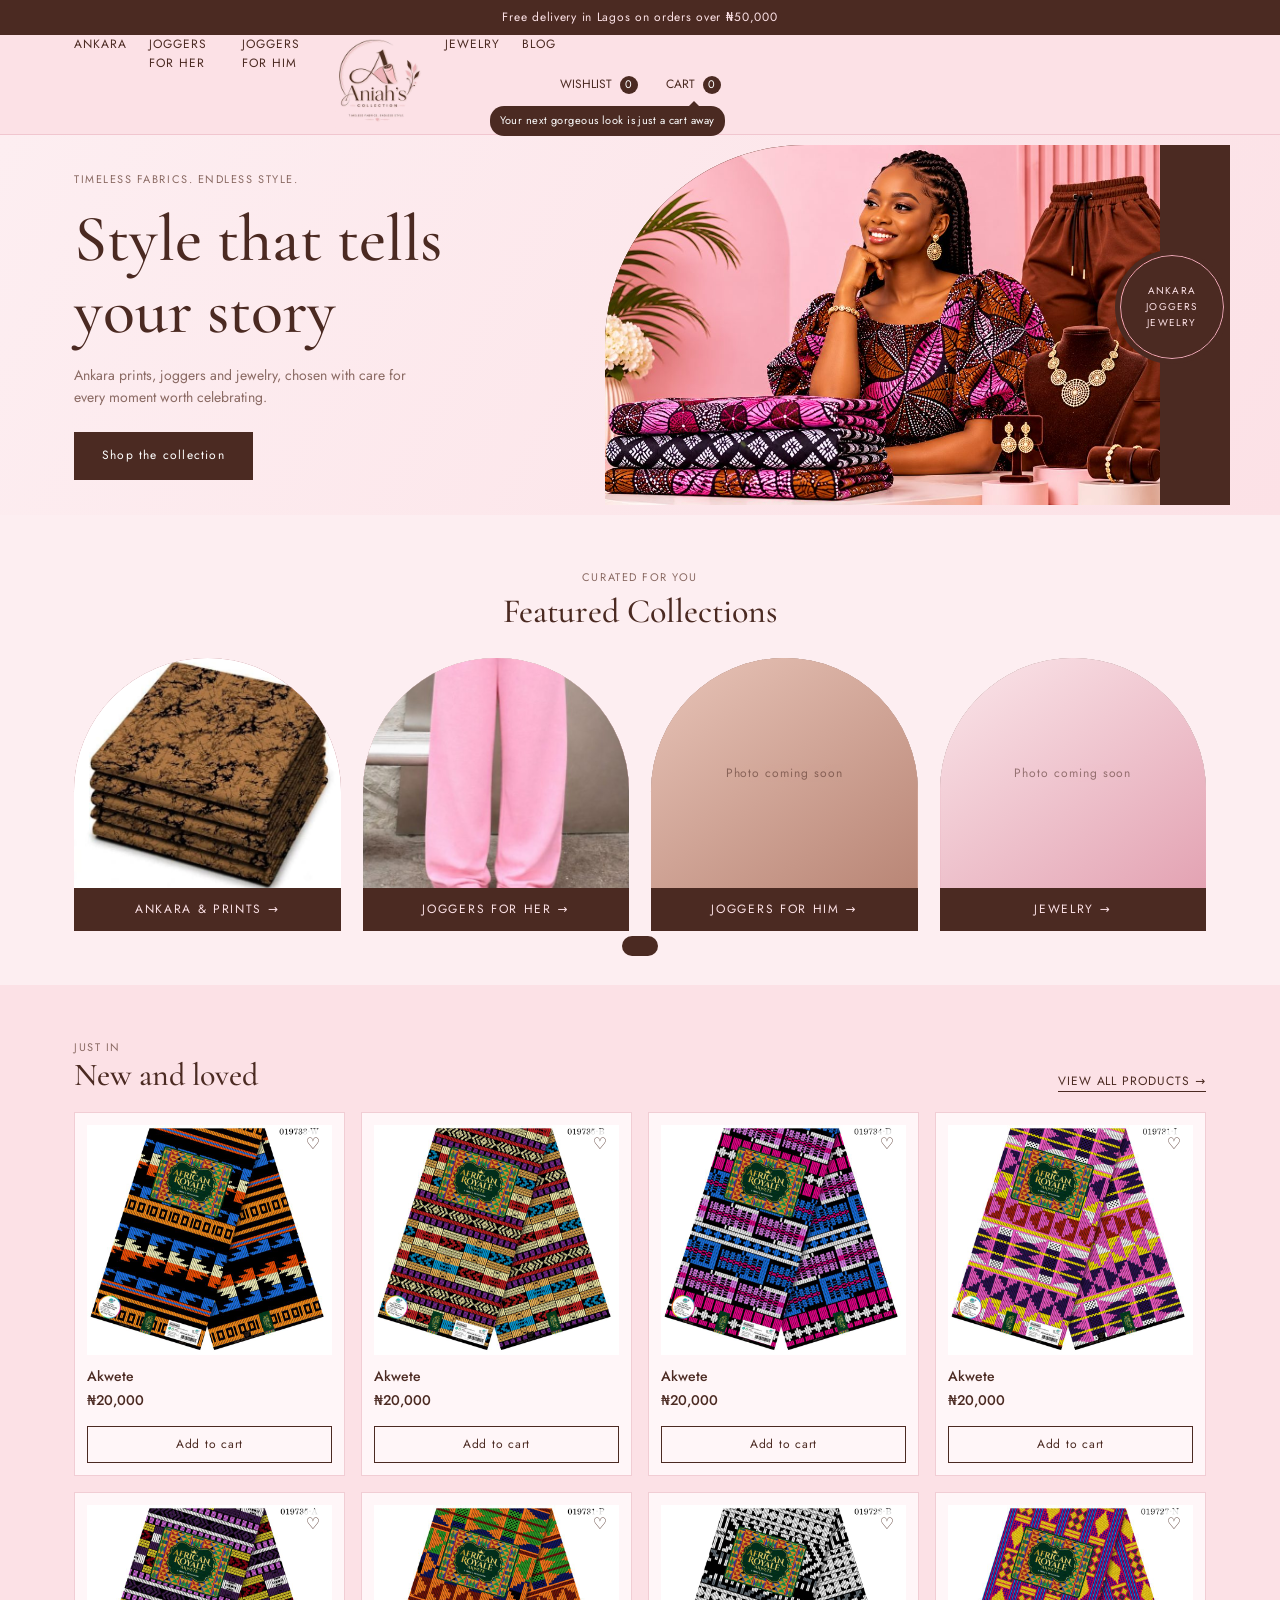
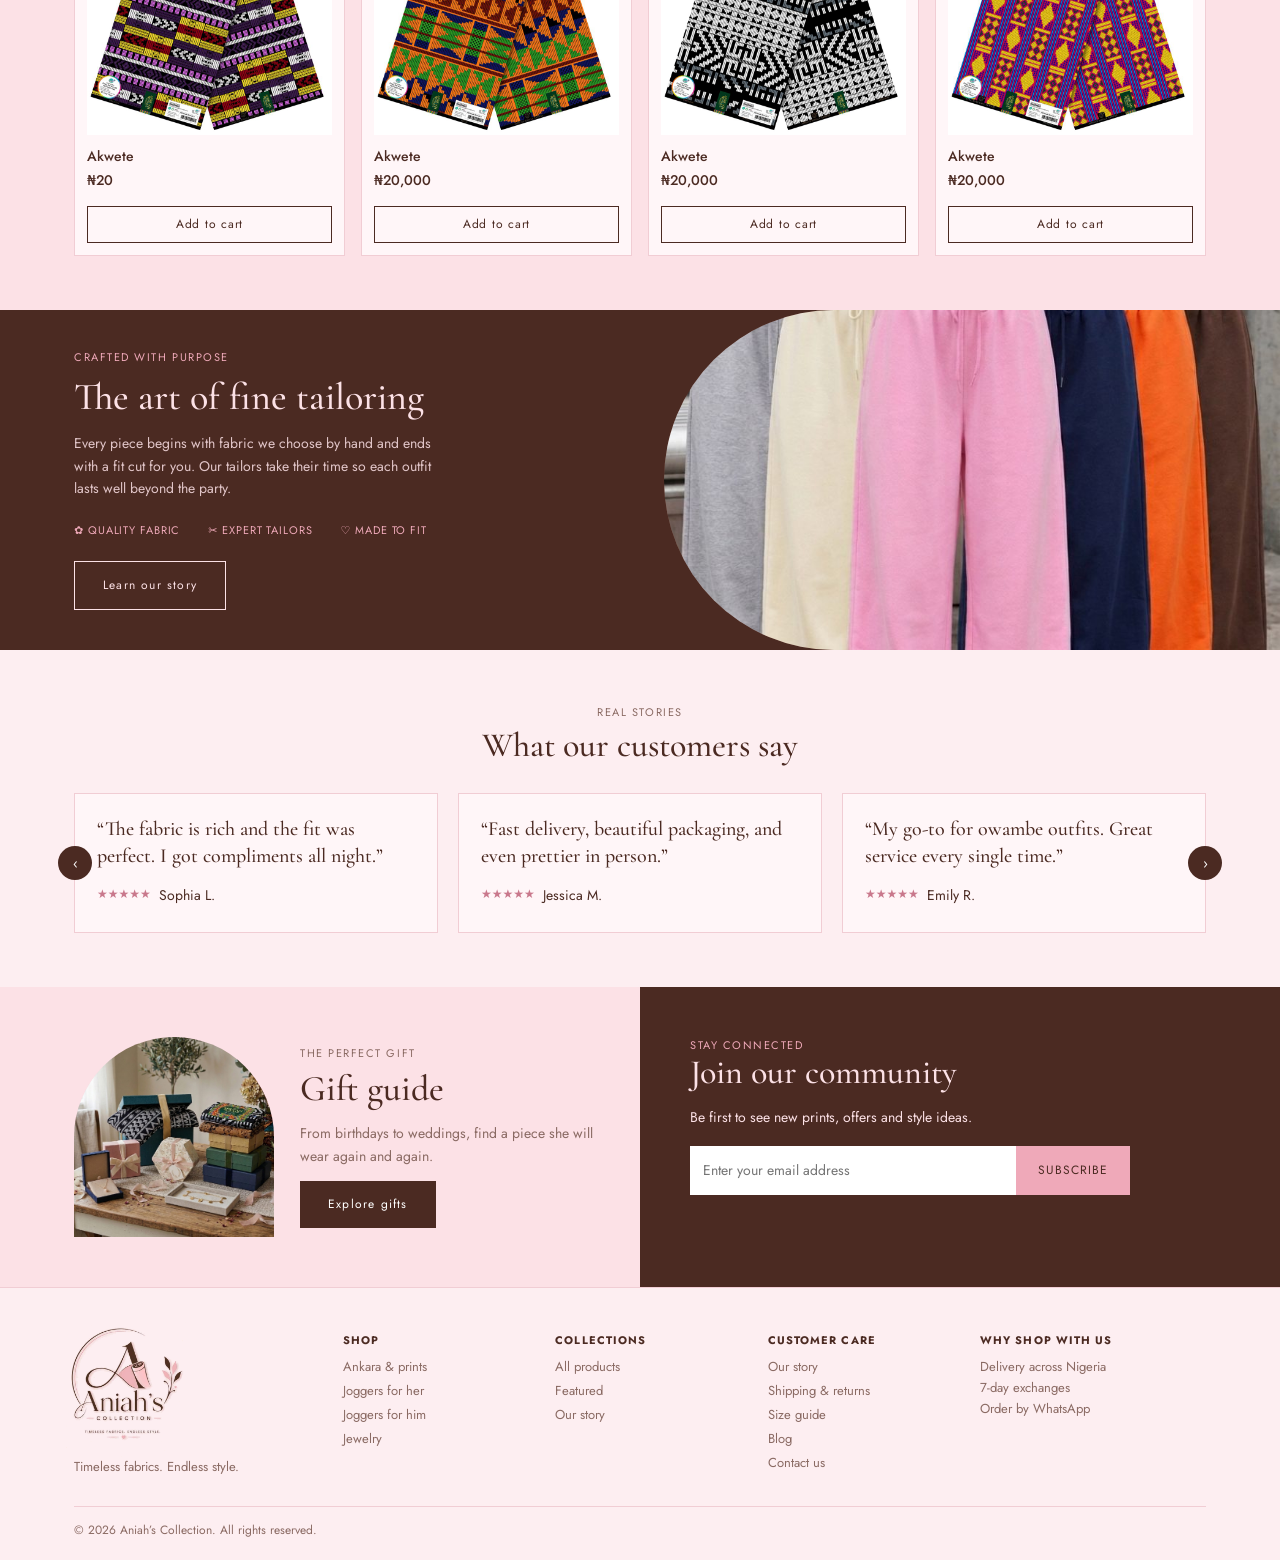
==== commit 2d6086df: "Update index.html" ====
--- a/index.html
+++ b/index.html
@@ -14,8 +14,8 @@
 <body>
 <div class="bar">Free delivery in Lagos on orders over ₦50,000</div>
 <header><div class="wrap nav">
-<nav aria-label="Main"><a href="shop.html?cat=ankara">ANKARA</a><a href="shop.html?cat=joggers-women">JOGGERS FOR HER</a><a href="shop.html?cat=joggers-men">JOGGERS FOR HIM</a><a href="shop.html?cat=jewelry">JEWELRY</a><a href="blog.html">BLOG</a></nav>
-<a class="logo-wrap" href="index.html" aria-label="Aniah’s Collection home"><img class="logo" src="images/logo.png" alt="Aniah’s Collection"></a>
+<nav aria-label="Main"><a href="shop.html?cat=ankara">ANKARA</a><a href="shop.html?cat=joggers-women">JOGGERS FOR HER</a><a href="shop.html?cat=joggers-men">JOGGERS FOR HIM</a>
+<a class="logo-wrap" href="index.html" aria-label="Aniah’s Collection home"><img class="logo" src="images/logo.png" alt="Aniah’s Collection"></a> <a href="shop.html?cat=jewelry">JEWELRY</a><a href="blog.html">BLOG</a></nav>
 <div class="tools"><button id="wishBtn">WISHLIST <span class="cnt" id="wc">0</span></button><button id="cartBtn" aria-label="Open cart">CART <span class="cnt" id="cc">0</span></button><span class="nudge" id="nudge">Your next gorgeous look is just a cart away</span></div>
 </div></header>
 
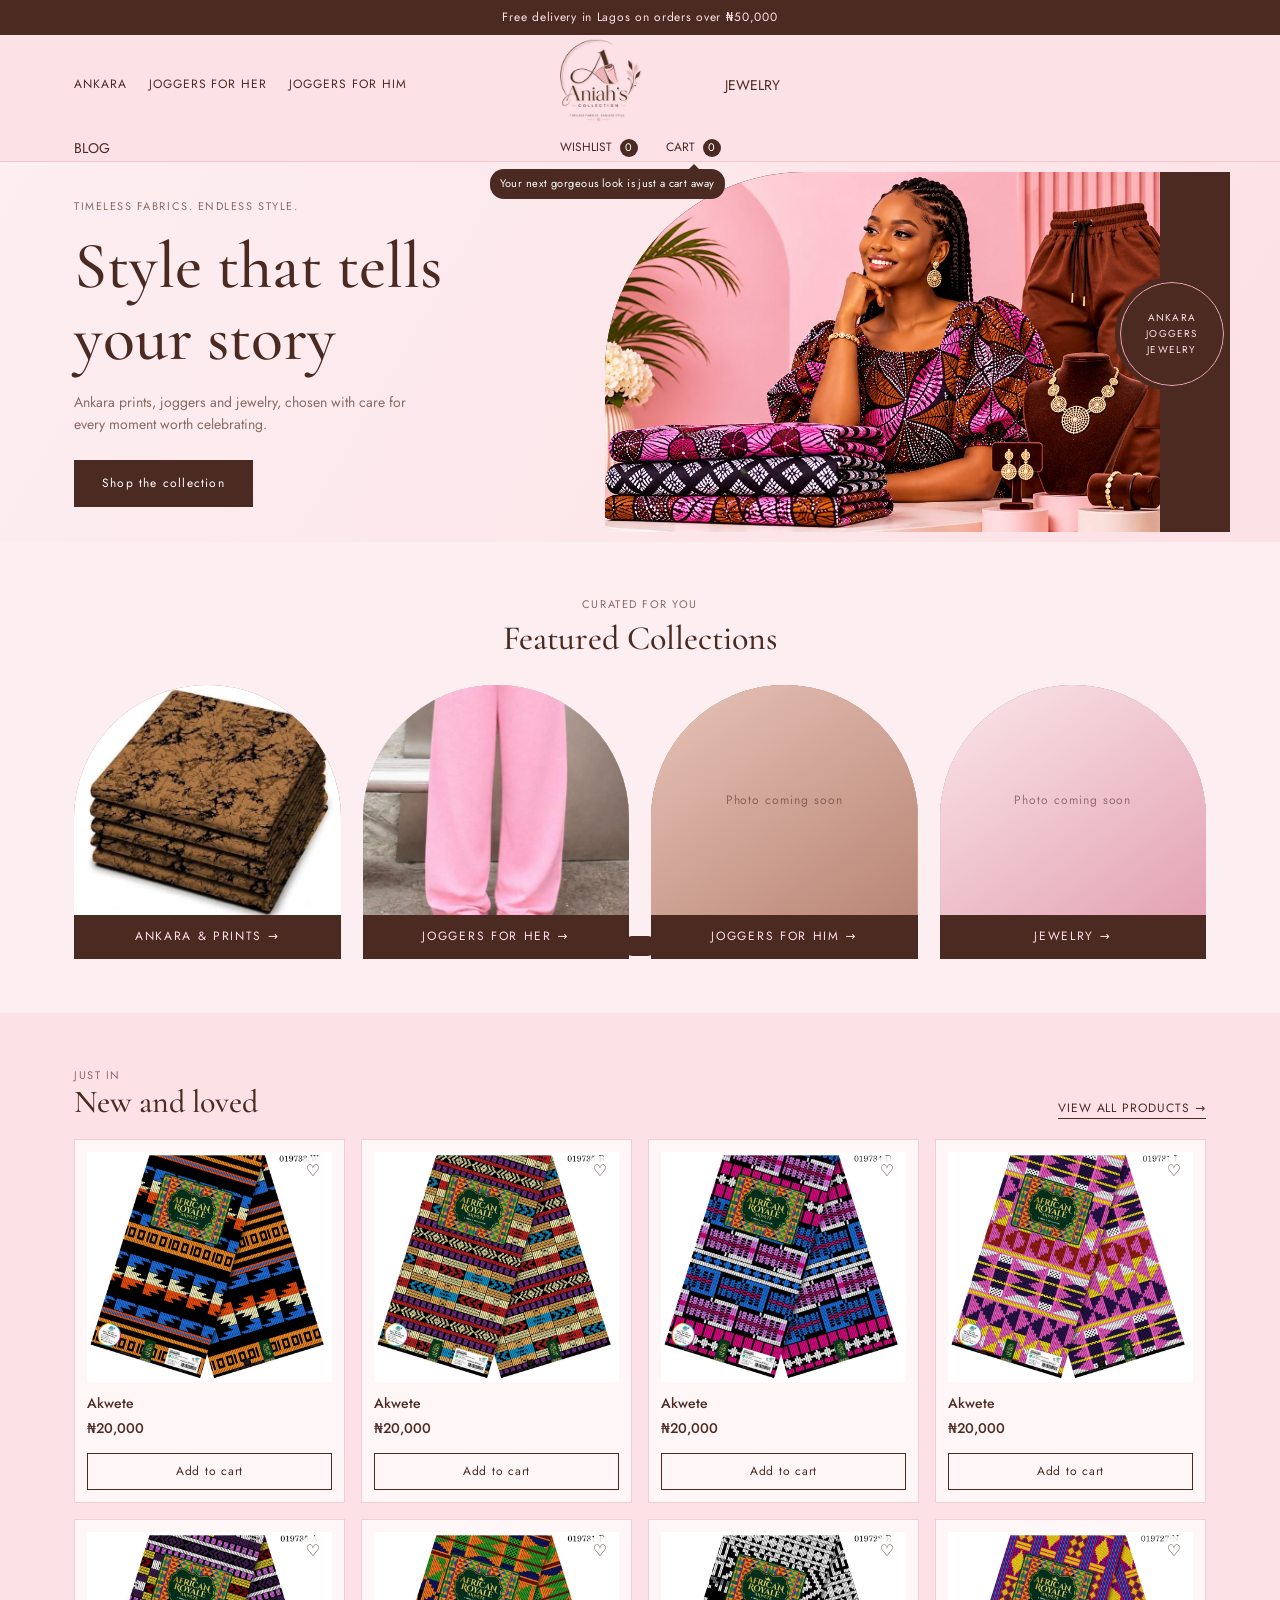
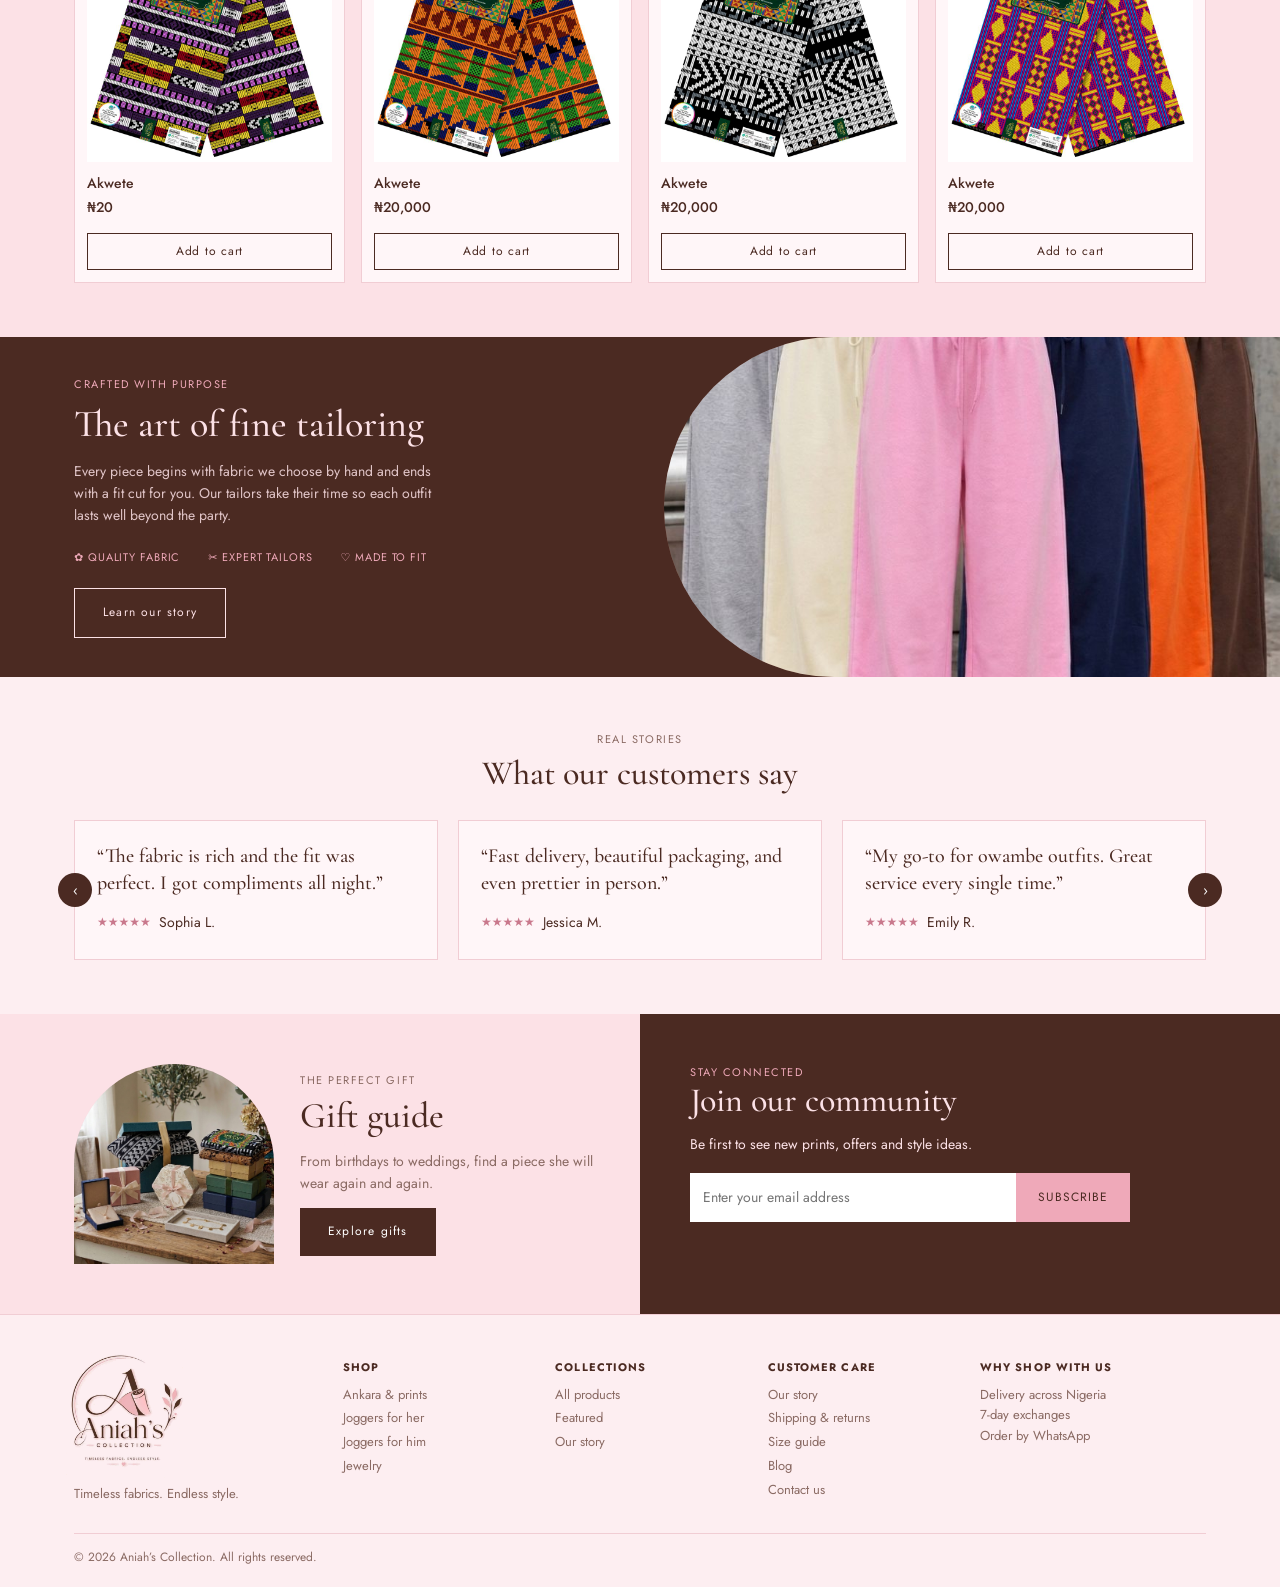
==== commit 9ff9b1f5: "Update index.html" ====
--- a/index.html
+++ b/index.html
@@ -14,8 +14,8 @@
 <body>
 <div class="bar">Free delivery in Lagos on orders over ₦50,000</div>
 <header><div class="wrap nav">
-<nav aria-label="Main"><a href="shop.html?cat=ankara">ANKARA</a><a href="shop.html?cat=joggers-women">JOGGERS FOR HER</a><a href="shop.html?cat=joggers-men">JOGGERS FOR HIM</a>
-<a class="logo-wrap" href="index.html" aria-label="Aniah’s Collection home"><img class="logo" src="images/logo.png" alt="Aniah’s Collection"></a> <a href="shop.html?cat=jewelry">JEWELRY</a><a href="blog.html">BLOG</a></nav>
+<nav aria-label="Main"><a href="shop.html?cat=ankara">ANKARA</a><a href="shop.html?cat=joggers-women">JOGGERS FOR HER</a><a href="shop.html?cat=joggers-men">JOGGERS FOR HIM</a> </nav>
+<a class="logo-wrap" href="index.html" aria-label="Aniah’s Collection home"><img class="logo" src="images/logo.png" alt="Aniah’s Collection"></a> <a href="shop.html?cat=jewelry">JEWELRY</a><a href="blog.html">BLOG</a>
 <div class="tools"><button id="wishBtn">WISHLIST <span class="cnt" id="wc">0</span></button><button id="cartBtn" aria-label="Open cart">CART <span class="cnt" id="cc">0</span></button><span class="nudge" id="nudge">Your next gorgeous look is just a cart away</span></div>
 </div></header>
 
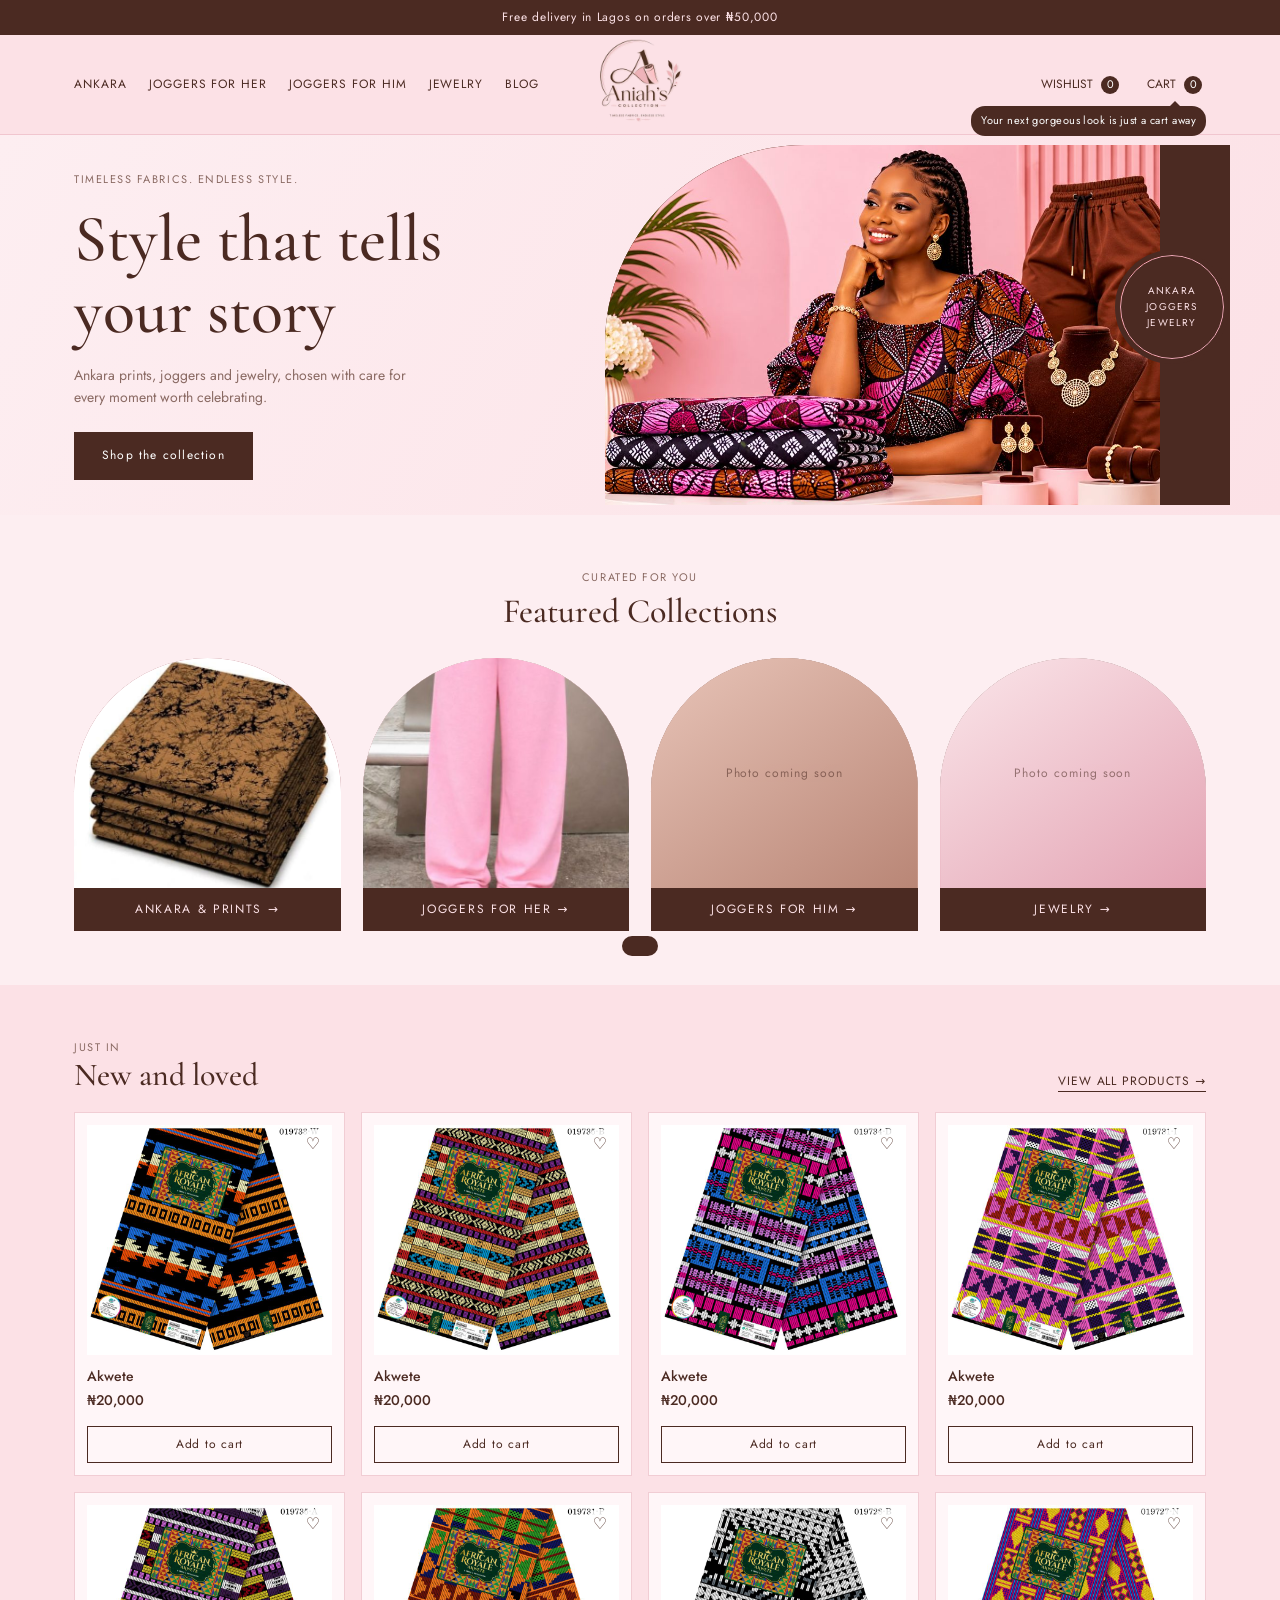
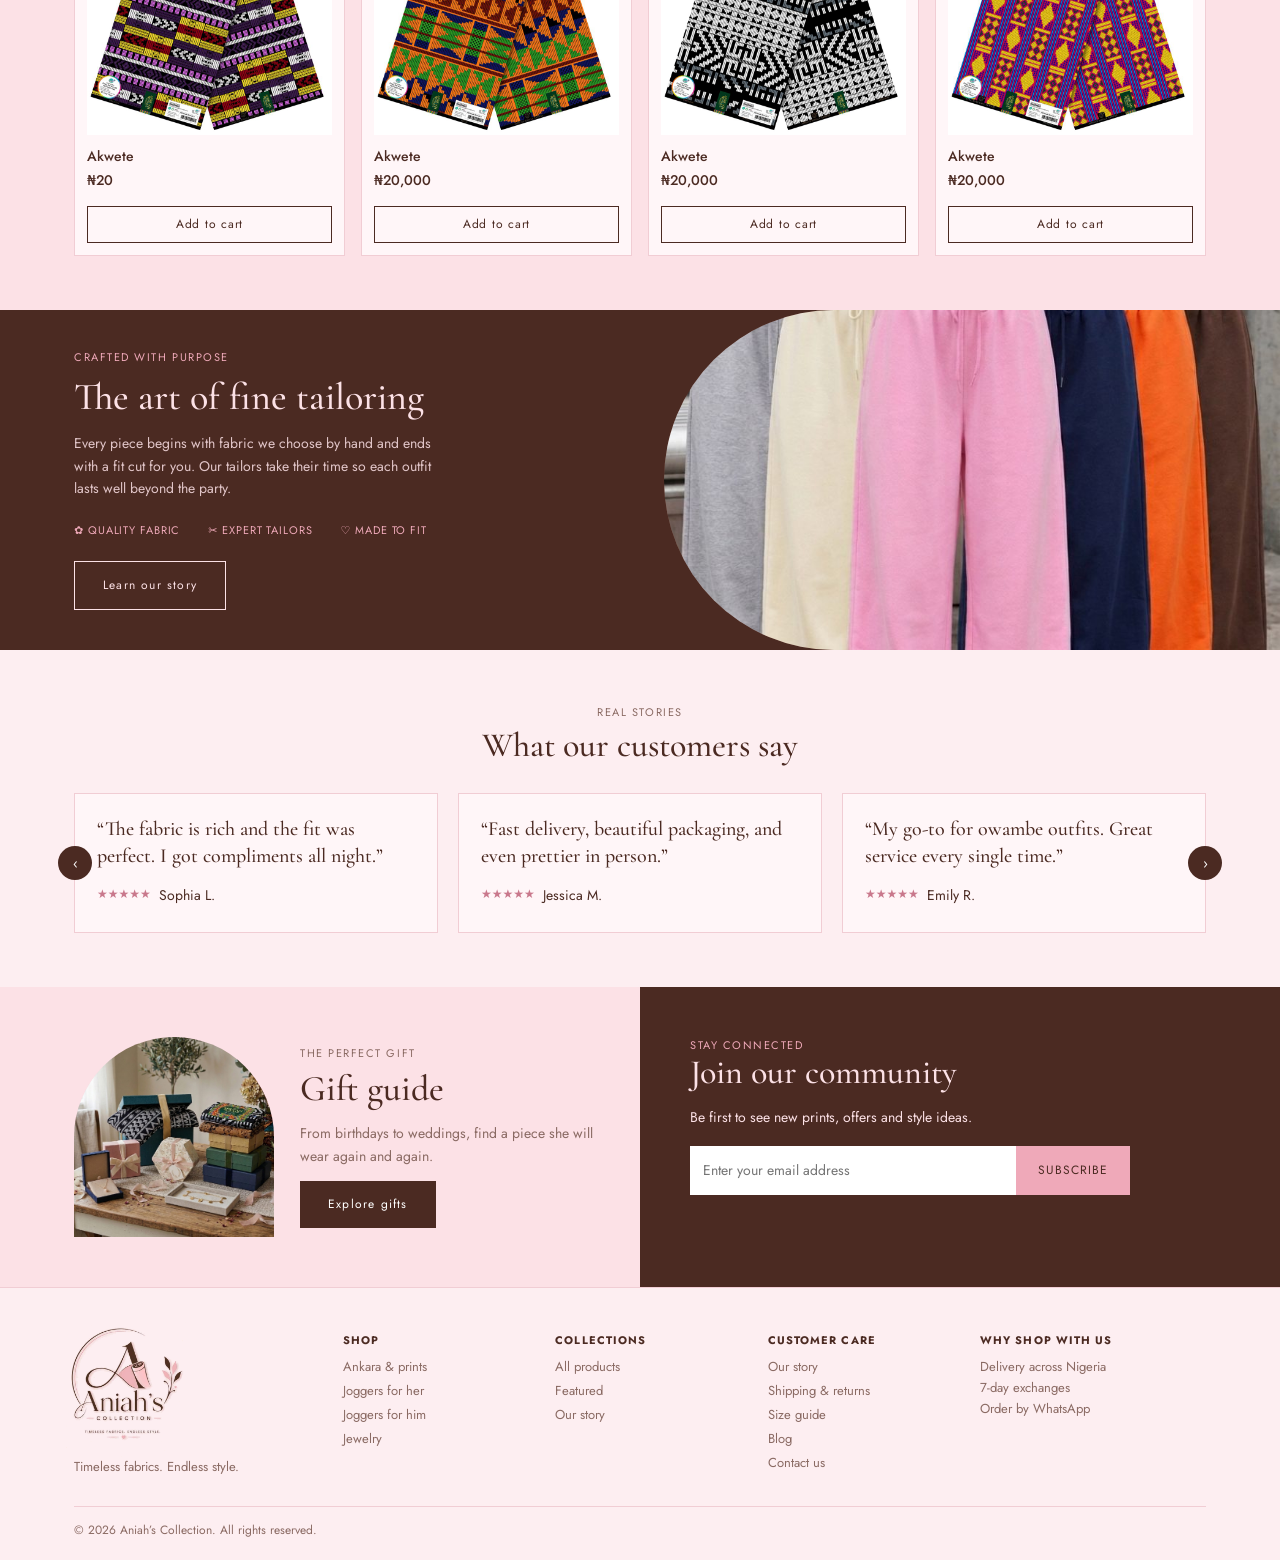
==== commit 42483dc0: "Update index.html" ====
--- a/index.html
+++ b/index.html
@@ -14,8 +14,8 @@
 <body>
 <div class="bar">Free delivery in Lagos on orders over ₦50,000</div>
 <header><div class="wrap nav">
-<nav aria-label="Main"><a href="shop.html?cat=ankara">ANKARA</a><a href="shop.html?cat=joggers-women">JOGGERS FOR HER</a><a href="shop.html?cat=joggers-men">JOGGERS FOR HIM</a> </nav>
-<a class="logo-wrap" href="index.html" aria-label="Aniah’s Collection home"><img class="logo" src="images/logo.png" alt="Aniah’s Collection"></a> <a href="shop.html?cat=jewelry">JEWELRY</a><a href="blog.html">BLOG</a>
+<nav aria-label="Main"><a href="shop.html?cat=ankara">ANKARA</a><a href="shop.html?cat=joggers-women">JOGGERS FOR HER</a><a href="shop.html?cat=joggers-men">JOGGERS FOR HIM</a><a href="shop.html?cat=jewelry">JEWELRY</a><a href="blog.html">BLOG</a> </nav>
+<a class="logo-wrap" href="index.html" aria-label="Aniah’s Collection home"><img class="logo" src="images/logo.png" alt="Aniah’s Collection"></a>
 <div class="tools"><button id="wishBtn">WISHLIST <span class="cnt" id="wc">0</span></button><button id="cartBtn" aria-label="Open cart">CART <span class="cnt" id="cc">0</span></button><span class="nudge" id="nudge">Your next gorgeous look is just a cart away</span></div>
 </div></header>
 
